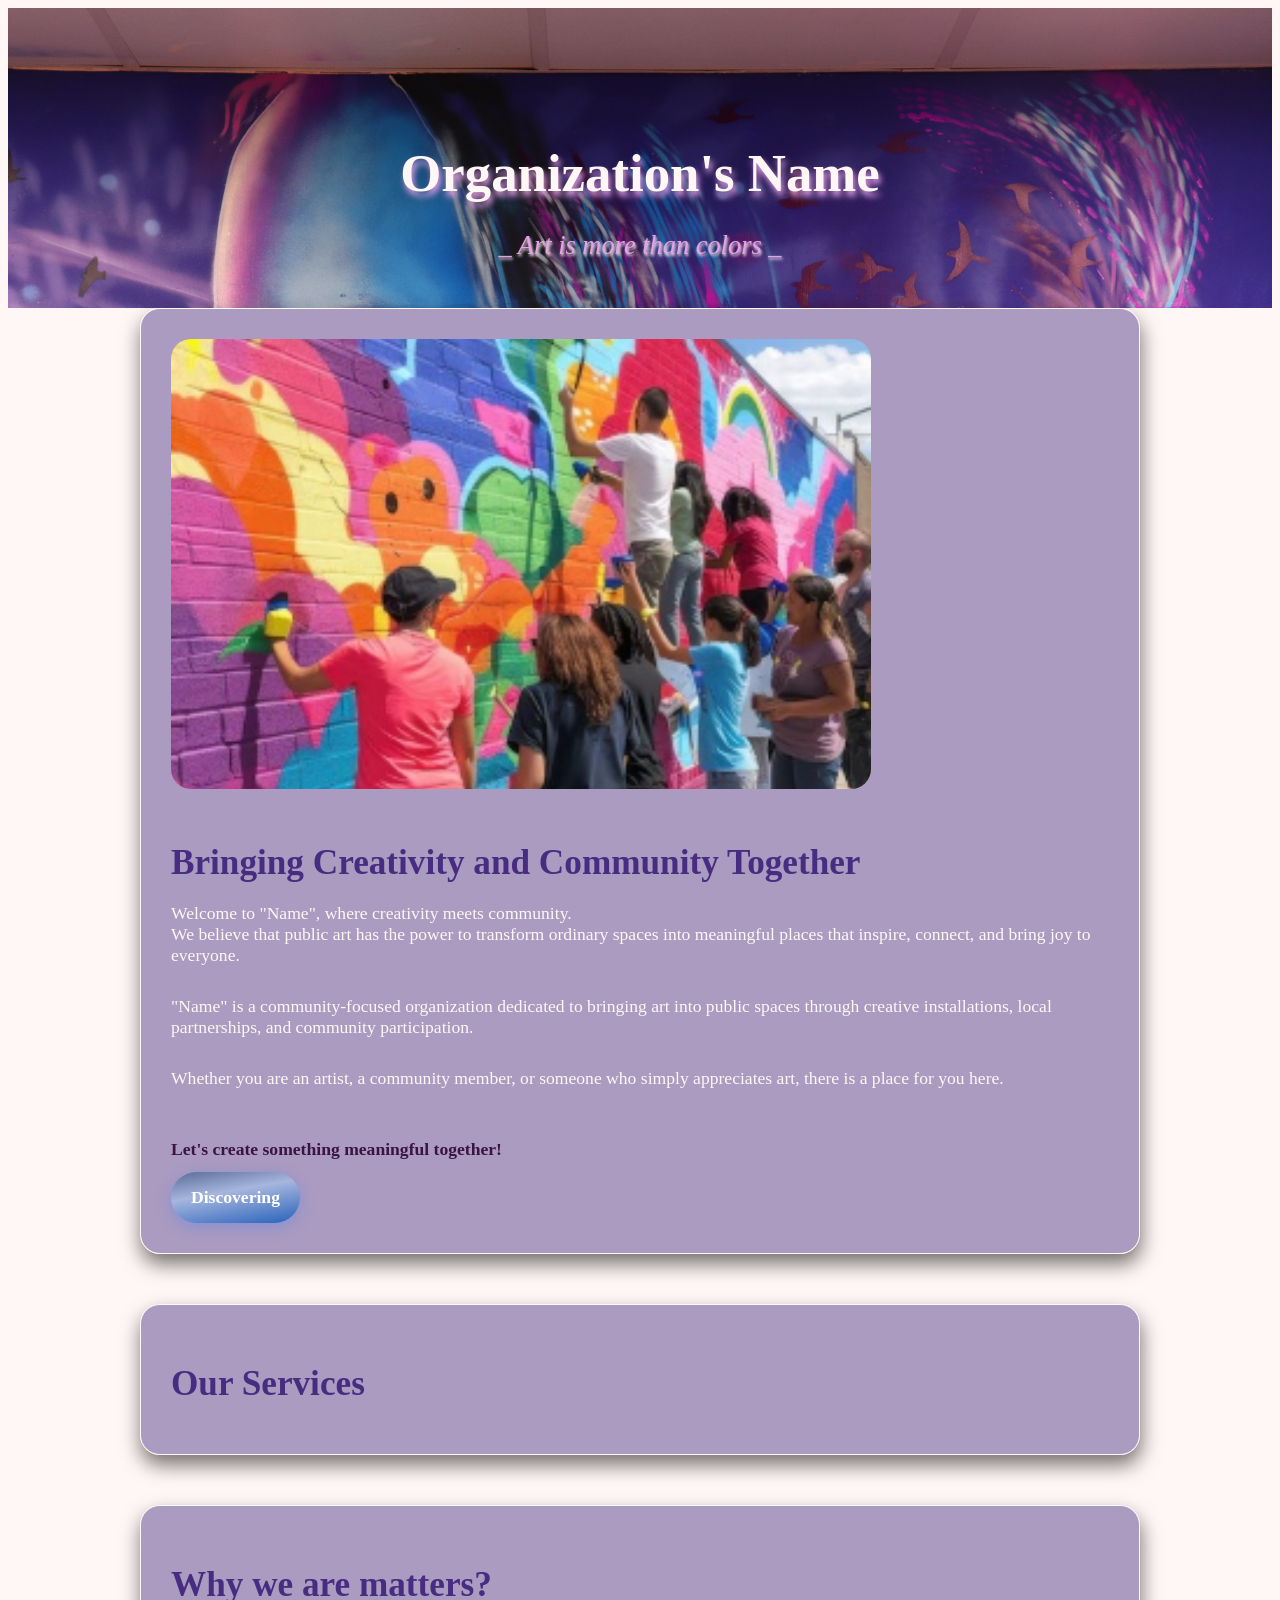
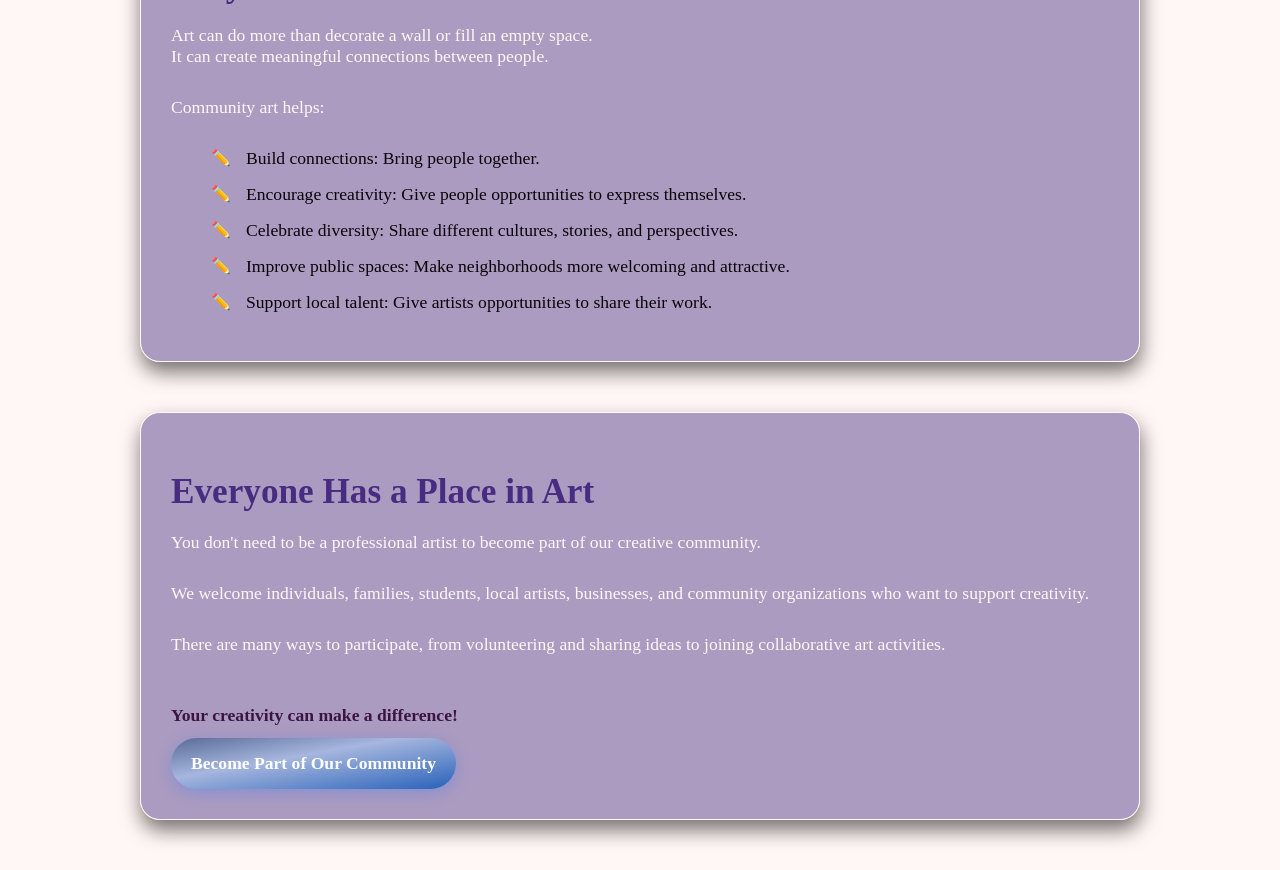
==== index.html @ 5950b55b "home page styling" ====
<!DOCTYPE html>
<html lang="en">

<head>
    <meta charset="UTF-8">
    <meta name="viewport" content="width=device-width, initial-scale=1.0">
    <title>Home</title>
    <link rel="stylesheet" href="css/layout.css">
    <link rel="stylesheet" href="css/styles.css">
</head>

<body>
    <header>
        <nav>

        </nav>

        <div id="slogan">
            <h1>Organization's Name</h1>
            <p>_ Art is more than colors _</p>
        </div>
    </header>

    <main>
        <section>
            <img class="special-img" src="img/community-art.jpg" alt="Community Art Creation">
            <h2>Bringing Creativity and Community Together</h2>
            <p>Welcome to "Name", where creativity meets community. <br>
                We believe that public art has the power to transform ordinary spaces into meaningful places that inspire, connect, and bring joy to everyone.</p>
            <p>"Name" is a community-focused organization dedicated to bringing art into public spaces through creative installations, local partnerships, and community participation.</p>
            <p>Whether you are an artist, a community member, or someone who simply appreciates art, there is a place for you here.</p>

            <div>
                <p>Let's create something meaningful together!</p>
                <a class="button" href="#">Discovering</a>
            </div>
        </section>

        <section>
            <h2>Our Services</h2>
        </section>

        <section>
            <h2>Why we are matters?</h2>
            <p>Art can do more than decorate a wall or fill an empty space.<br>
                It can create meaningful connections between people.</p>

            <p>Community art helps:</p>
            <ul>
                <li>Build connections: Bring people together.</li>
                <li>Encourage creativity: Give people opportunities to express themselves.</li>
                <li>Celebrate diversity: Share different cultures, stories, and perspectives.</li>
                <li>Improve public spaces: Make neighborhoods more welcoming and attractive.</li>
                <li>Support local talent: Give artists opportunities to share their work.</li>
            </ul>
        </section>

        <section>
            <h2>Everyone Has a Place in Art</h2>
            <p>You don't need to be a professional artist to become part of our creative community.</p>
            <p>We welcome individuals, families, students, local artists, businesses, and community organizations who want to support creativity.</p>
            <p>There are many ways to participate, from volunteering and sharing ideas to joining collaborative art activities.</p>

            <div>
                <p>Your creativity can make a difference!</p>
                <a class="button" href="contact.html">Become Part of Our Community</a>
            </div>
        </section>
    </main>
</body>

</html>
---- css/layout.css ----
textarea{
    display:block;
    width:80%;
    height: 20vw;
}

#submissionSection{
    width: 80%;
    margin: 10rem auto;
    display:none;
    grid-template-columns: 100%;
    grid-auto-flow:row;
    row-gap: 1rem;
}

#submissionDescription{
    white-space:pre-wrap;

    width:fit-content;
    max-width: 80%;
    margin:2rem auto;
}

#submissionColorPalette{
    display:grid;
    grid-template-rows:100%;
    grid-auto-columns: 1fr;
    grid-auto-flow: column;
    height: fit-content;
    width: 80%;
    margin: 3rem auto;
    box-shadow: 0 0 10px rgba(0, 0, 0, 0.351);
}

#submissionColorPalette > *{
   
    height: fit-content;
    text-align:center;
}

#submissionColorPalette h3{
    color:white;
    font-size: clamp(1.5rem, 80%, 10rem);

    margin-top: 5rem;
    margin-bottom: 5px;
    text-shadow: 0px 0px 2px rgba(0, 0, 0, 0.474);
}

#suggestForm{
    display:grid;
    grid-template-columns: repeat(2, 1fr);
    justify-content:center;
}

#firstNameBox, #lastNameBox, #artNameBox{
    width:80%;
    margin-left:auto;
    margin-right:auto;
    display:grid;
    grid-template-rows: 100%;
    grid-template-columns: 1fr 3.5fr;
    gap: 0.5rem;
    justify-self:center;
}

#artNameBox, #suggestReqText{
    grid-column: 1/-1;
}

#colorPickerOptions{
    display:grid;
    grid-template-columns:repeat(3, 1fr);
    grid-auto-flow:row;
}

#colorBtnBox{
    display:grid;
    grid-template-columns: 100%;
    grid-template-rows: repeat(2, 1fr);
}

#colorPaletteLabel{
    display:grid;
    align-items:center;
}

/*
================================
media queries
================================
*/


/* tablet media query */
@media (max-width: 900px){
    #suggestForm{
        grid-template-columns: 100%;
        grid-auto-flow: row;
    }

    #firstNameBox, #lastNameBox, #artNameBox{
        grid-template-columns:100%;
        grid-template-rows:repeat(2, 1fr);
        justify-items:center;
        justify-self:center;
    }

    #submissionColorPalette{
        grid-template-columns: repeat(2, 1fr);
        grid-template-rows: 1fr;
        grid-auto-flow:row;
        grid-auto-rows: 1fr;
    }

    #artDescription{
        height: 50vw;
    }

    .colorPicker{
        width: 10vw !important;
        height: 10vw !important;
    }

    .colorBtn{
        width: 10vw !important;
        height: 10vw !important;
    }

    #suggestForm label:has(input:focus:invalid)::before{
        left:15% !important;
    }

     #suggestForm label:has(textarea:focus:invalid)::before{
        left:-5% !important;
     }
}

/* mobile media query */
@media (max-width: 700px){
    #artDescription{
        height: 90vw;
    }
}
---- css/styles.css ----
/*
================================
Color picker styles
================================
*/

.colorBtn{
    background-color:gray;
    border:1px solid black;
    height:2rem;
    width: 2rem;
    aspect-ratio: 1/1;
    user-select:none;
    border-radius:50%;
    display:grid;
    grid-template-columns: 100%;
    grid-template-rows: 100%;

    transition:all 0.2s ease;
    cursor:pointer;
    margin: 0.5rem;
}

.colorBtn > p{
    text-align:center;
    font-size: 1.2rem;
    align-self:center;
    justify-self:center;
    font-weight:bolder;
}

.colorPicker{
    width:2rem;
    height: 2rem;
    aspect-ratio:1;
    padding:0px;
    background-color:transparent;
    border-radius: 50%;
    cursor:pointer;
    margin: 0.5rem;

    transition:all 0.2s ease;
}

.colorPicker:hover, .colorBtn:hover{
    transform:scale(1.2);
}

.colorPicker::-webkit-color-swatch{
    border-radius: 50%;
}

.colorPicker::-moz-color-swatch{
    border-radius: 50%;
}


#colorPickerBox{
    display:grid;
    grid-template-rows:repeat(1, 1fr);
    grid-auto-columns: max-content;
    grid-auto-flow:column;
    width:80%;
}

/* --------- end color picker styles --------- */
:root {
    /*color palette from mural image*/
    --mural-purple: rgb(72, 44, 129);
    --mural-blue: rgb(94, 160, 218);
    --mural-plum: rgb(231, 161, 232);
    --mural-pink: rgb(255, 56, 129);

    /*off white and black*/
    --black: rgb(7, 3, 9);
    --white: rgb(255, 247, 245);
}

html {
    background-color: var(--white);
}





/*Header and nav styling*/
header {
    background-image: url(../img/mural.jpg);
    background-repeat: no-repeat;
    background-size: cover;
    background-position: 50% 170%;
    background-attachment: fixed;

    width: 100%;
    height: 300px;
}

nav li {
    display: inline-block;
    list-style-type: none;
    list-style-image: none;
}

nav a {
    text-decoration: none;
}
/*END header and nav styling*/





.left {
    float: left;
}

.right {
    float: right;
}





/*Default image styling.*/
img {
    width: 100%;
    height: auto;

    max-width: 700px;
    margin: 0 auto;
}

/*Other image styling*/
img.gallery-img {
    display: inline-block;
    max-width: 300px;
}

img.left {
    max-width: 50%;
    margin: 0 1rem 0 0;
}

img.right {
    max-width: 50%;
    margin: 0 0 0 1rem;
}
/*END image styling.*/





.content-box {
    display: flow-root;
    min-height: fit-content;
    object-fit: contain;
}




hr {
    border-top: 2px solid black;
    margin: 1rem auto;
}







/*footer styling*/
footer li {
    list-style-type: none;
    list-style-image: none;
}

footer a {
    text-decoration: none;
}

#copyright {
    float: right;
    --black: rgb(7, 3, 9);
    --white: rgb(255, 247, 245);
}

body {
    font-size: 1.1em;
}

/** index page styling **/
#slogan {
    text-align: center;
    padding: 100px 50px;
}

#slogan h1 {
    font-size: 3em;
    color: var(--white);
    text-shadow: 2px 5px 6px var(--mural-plum);
    margin-bottom: 20px;
    font-weight: 800;
}

#slogan p {
    font-size: 1.5em;
    font-style: italic;
    color: var(--mural-plum);
    text-shadow: 1px 2px 3px var(--white);
    font-weight: 500;
}

main {
    max-width: 1000px;
    margin: 0 auto;
    padding: 0 30px;
}

main section {
    background-color: rgba(72, 44, 129, 0.454);
    border-radius: 20px;
    padding: 30px;
    margin-bottom: 50px;
    box-shadow: 1px 10px 20px rgba(0, 0, 0, 0.547);
    border: 1px solid var(--white);
}

main section h2 {
    font-size: 2em;
    color: var(--mural-purple);
    margin-bottom: 20px;
    font-weight: 700;
}

main section p {
    color: var(--white);
    margin-bottom: 30px;
}

.special-img {
    width: 100%;
    max-height: 450px;
    object-fit: cover;
    border-radius: 20px;
    margin-bottom: 20px
}

main section ul {
    list-style-type: none;
    margin-top: 20px;
}

main section ul li {
    position: relative;
    padding-left: 35px;
    margin-bottom: 15px;
    color: var(--black);
}

main section ul li::before {
    content: "✏️";
    font-weight: bold;
    font-size: 0.9em;
    position: absolute;
    left: 0;
}

main section div {
    margin-top: 2rem;
    display: flex;
    flex-direction: column;
    align-items: flex-start;
    gap: 0.75rem;
}

main section div p {
    font-weight: 600;
    color: #3b1443;
    margin-bottom: 0;
}

.button {
    display: inline-block;
    background: linear-gradient(170deg, rgba(59, 89, 136, 0.738) 0%, rgba(164, 192, 233, 0.731) 40%, rgba(1, 81, 184, 0.777) 100%);
    color: #ffffff;
    padding: 15px 20px;
    border-radius: 50px;
    text-decoration: none;
    font-weight: 600;
    box-shadow: 0 4px 15px rgba(51, 119, 255, 0.3);
    transition: transform 0.2s ease, box-shadow 0.2s ease;
}

.button:hover {
    transform: translateY(2px);
    box-shadow: 0 6px 20px rgba(0, 128, 255, 0.718);
}
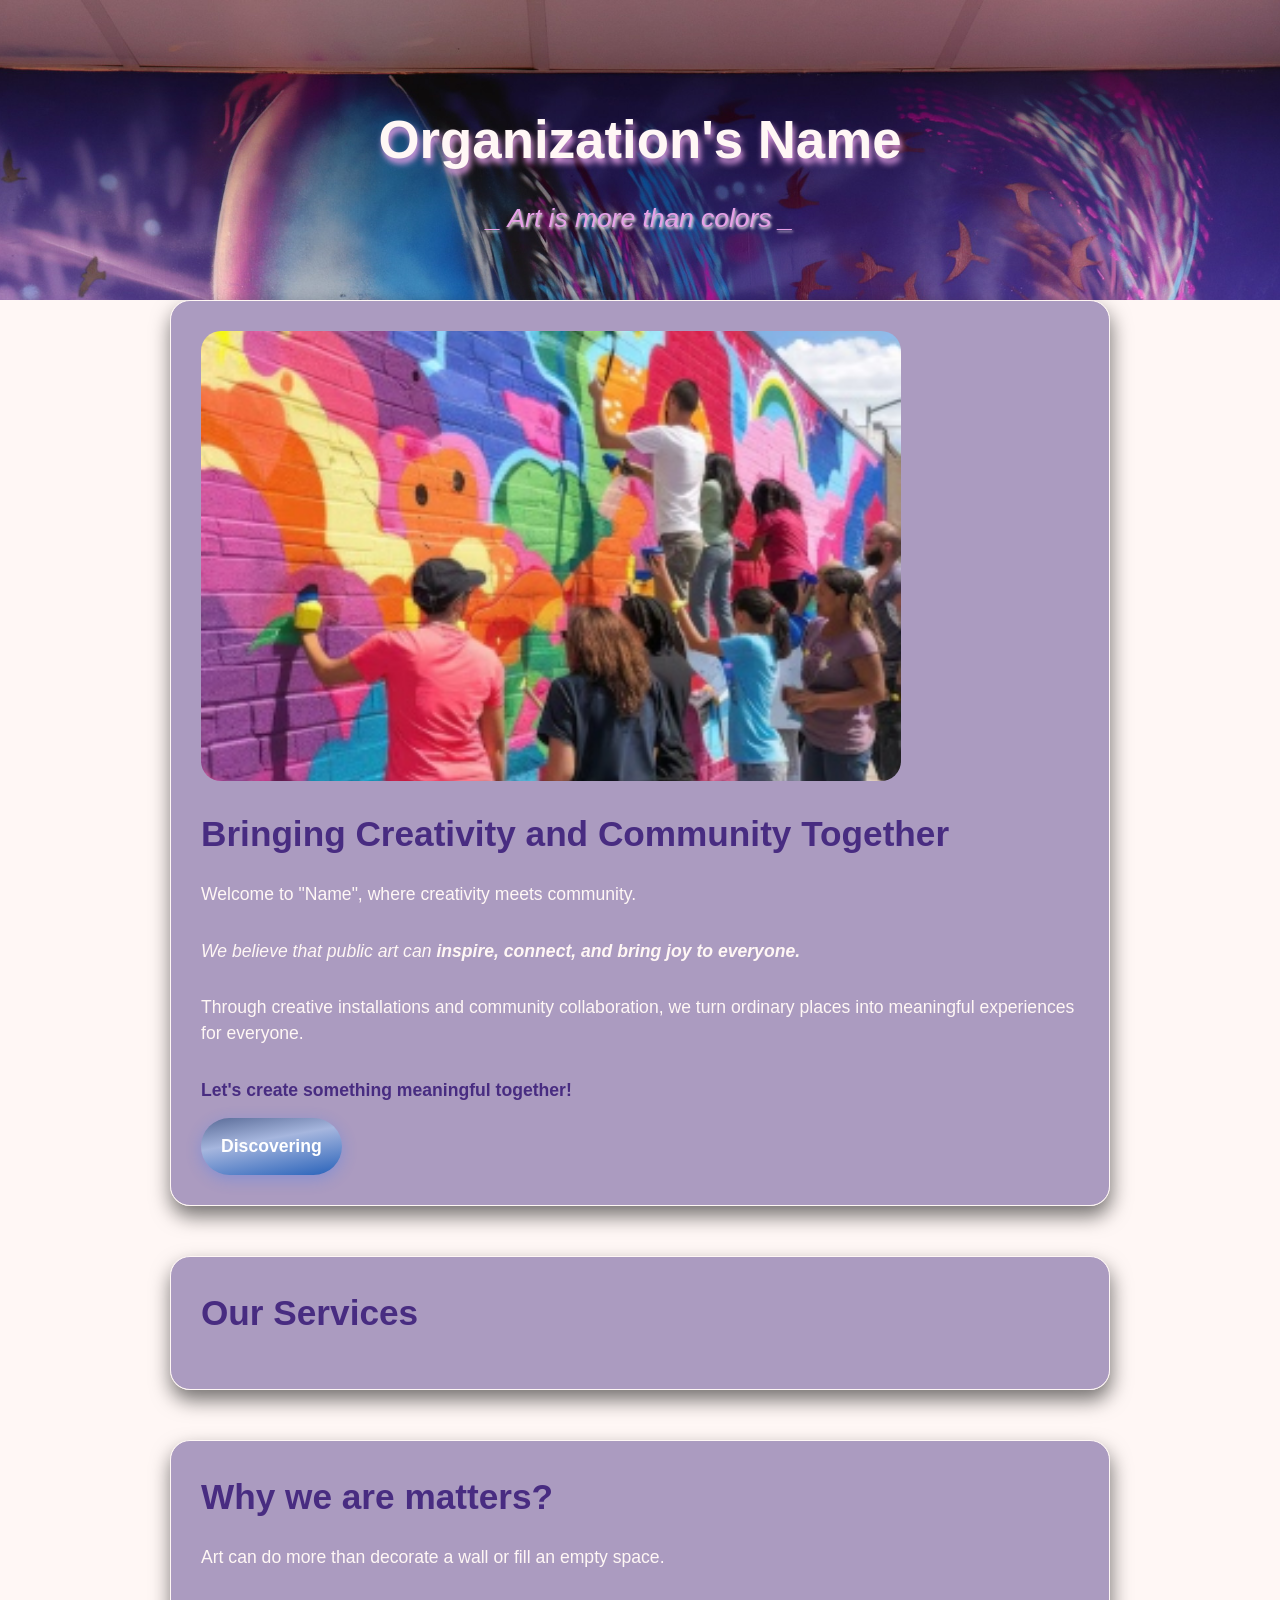
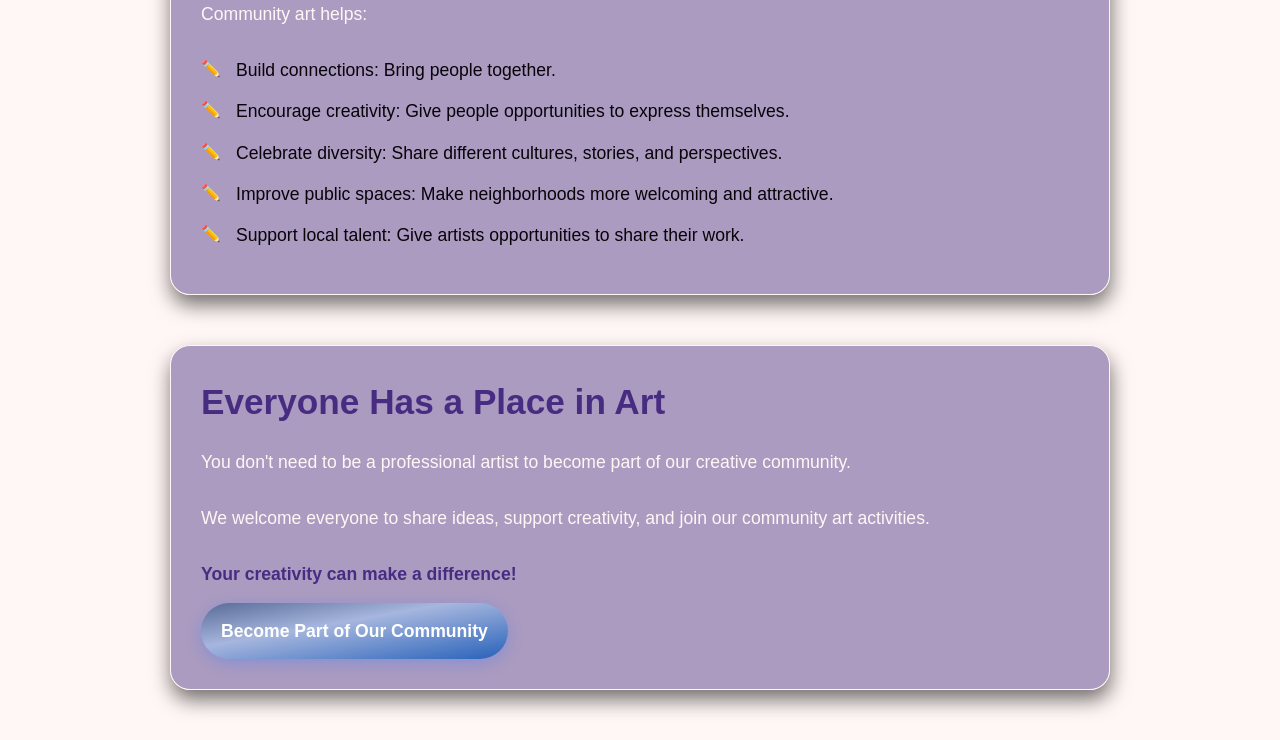
==== commit bad1d3df: "rewrite home page 🖊️" ====
--- a/index.html
+++ b/index.html
@@ -25,10 +25,10 @@
         <section>
             <img class="special-img" src="img/community-art.jpg" alt="Community Art Creation">
             <h2>Bringing Creativity and Community Together</h2>
-            <p>Welcome to "Name", where creativity meets community. <br>
-                We believe that public art has the power to transform ordinary spaces into meaningful places that inspire, connect, and bring joy to everyone.</p>
-            <p>"Name" is a community-focused organization dedicated to bringing art into public spaces through creative installations, local partnerships, and community participation.</p>
-            <p>Whether you are an artist, a community member, or someone who simply appreciates art, there is a place for you here.</p>
+            <p>Welcome to "Name", where creativity meets community.</p>
+
+            <p><i>We believe that public art can <strong>inspire, connect, and bring joy to everyone.</strong></i></p>
+            <p>Through creative installations and community collaboration, we turn ordinary places into meaningful experiences for everyone.</p>
 
             <div>
                 <p>Let's create something meaningful together!</p>
@@ -42,8 +42,7 @@
 
         <section>
             <h2>Why we are matters?</h2>
-            <p>Art can do more than decorate a wall or fill an empty space.<br>
-                It can create meaningful connections between people.</p>
+            <p>Art can do more than decorate a wall or fill an empty space.</p>
 
             <p>Community art helps:</p>
             <ul>
@@ -58,9 +57,7 @@
         <section>
             <h2>Everyone Has a Place in Art</h2>
             <p>You don't need to be a professional artist to become part of our creative community.</p>
-            <p>We welcome individuals, families, students, local artists, businesses, and community organizations who want to support creativity.</p>
-            <p>There are many ways to participate, from volunteering and sharing ideas to joining collaborative art activities.</p>
-
+            <p>We welcome everyone to share ideas, support creativity, and join our community art activities.</p>
             <div>
                 <p>Your creativity can make a difference!</p>
                 <a class="button" href="contact.html">Become Part of Our Community</a>
--- a/css/styles.css
+++ b/css/styles.css
@@ -1,3 +1,24 @@
+/*
+================================
+resets
+================================
+*/
+
+*{
+    box-sizing:border-box;
+    
+    margin: 0;
+    padding: 0;
+}
+
+body{
+    margin:0;
+    padding:0;
+    font-size:1.2em;
+    font-family:'Lucida Sans', 'Lucida Sans Regular', 'Lucida Grande', 'Lucida Sans Unicode', Geneva, Verdana, sans-serif;
+    line-height:1.5;
+}
+
 /*
 ================================
 Color picker styles
@@ -61,9 +82,170 @@
     grid-auto-columns: max-content;
     grid-auto-flow:column;
     width:80%;
-}
+    justify-self:center;
+    justify-content:center;
+    grid-column:1/-1;
+}
+
+#submitFormBtn{
+    margin: 2rem;
+    font-size: 1.5rem;
+    background-color:black;
+    color:white;
+    padding: 1rem;
+    border-radius: 20px;
+    width:fit-content;
+    height:fit-content;
+
+    grid-column: 1/-1;
+    justify-self:center;
+
+    transition: all 0.2s ease
+
+}
+
+#submitFormBtn:hover{
+    cursor:pointer;
+    transform:scale(1.2);
+}
+
+#submissionColorPalette{
+    border-radius: 20px;
+    overflow:hidden;
+}
+
 
 /* --------- end color picker styles --------- */
+
+/*
+================================
+submission form styles
+================================
+*/
+
+section{
+    clear:both;
+}
+
+#suggestReqText{
+    color:red;
+    font-size: 1rem;
+    font-style:italic;
+}
+
+.sectionTitle{
+    font-size: clamp(3rem, 6vw, 20rem);
+    color:rgb(232, 232, 232);
+    text-shadow: 0.2vw 0.2vw 0px rgba(0, 0, 0, 0.415);
+    clear:both;
+    text-align:center;
+    margin: clamp(3rem, 5vw, 10vw);
+}
+
+#suggestForm{
+    width: 80%;
+    margin: 5rem auto;
+    font-size:1rem;
+}
+
+#suggestForm label{
+    font-size:1.4rem;
+    font-weight:bold;
+    position:relative;
+}
+
+#suggestForm legend{
+    font-weight:bold;
+    font-size: 1.2rem;
+    padding: 1rem;
+    color:#482c81;
+}
+
+#suggestForm > *{
+    margin: 1rem;
+}
+
+#suggestCard{
+    display:flow-root;
+    width: 70%;
+    margin: 5rem auto;
+}
+
+#suggestCardImg{
+    width: clamp(150px, 40%, 1000px);
+    float:left;
+    margin: 0px 2rem;
+    border-radius: 20px;
+}
+
+#descriptionBox{
+    grid-column: 1/-1;
+    justify-self:center;
+    width: 80%;
+}
+
+#artDescription{
+    width:100%;
+    padding: 1rem;
+    font-size: 1.1rem;
+}
+
+#submissionDescription{
+    font-size: 1.2rem;
+}
+
+#suggestPage{
+    font-size: 1rem;
+}
+
+#userFirstName, #userLastName, #nameInput{
+    font-size: 1rem;
+    padding: 0.5rem;
+    border-radius: 5px;
+
+    height:fit-content;
+    align-self:center;
+}
+
+#submissionDescription::before{
+    content: '"';
+    font-size:clamp(2rem, 5vw, 10rem);
+    font-family:'Times New Roman', Times, serif;
+    color:#482c81;
+}
+
+#submissionDescription::after{
+    content: '"';
+    font-size:clamp(2rem, 2vw, 10rem);
+    font-family:'Times New Roman', Times, serif;
+    color:#482c81;
+}
+
+
+.submissionTitle{
+    font-size:clamp(1.5rem, 2vw, 10rem);
+    text-align:center;
+}
+
+#suggestForm input:focus, #suggestForm textarea:focus, .colorBtn:focus{
+    box-shadow: 0px 0px 10px rgba(0, 0, 0, 0.37);
+}
+
+#suggestForm input[type="color"]:focus, .colorBtn:focus{
+    outline: 2px solid #FF3881;
+}
+
+#suggestForm label:has(input:focus:invalid)::before, #suggestForm label:has(textarea:focus:invalid)::before{
+    content:'*';
+    color:red;
+    position:absolute;
+    left:-3%;
+}
+
+
+/* --------- end submission form styles --------- */
+
+
 :root {
     /*color palette from mural image*/
     --mural-purple: rgb(72, 44, 129);
@@ -79,9 +261,6 @@
 html {
     background-color: var(--white);
 }
-
-
-
 
 
 /*Header and nav styling*/
@@ -271,16 +450,16 @@
 }
 
 main section div {
-    margin-top: 2rem;
+    margin-top: 20px;
     display: flex;
     flex-direction: column;
     align-items: flex-start;
-    gap: 0.75rem;
+    gap: 15px;
 }
 
 main section div p {
     font-weight: 600;
-    color: #3b1443;
+    color: var(--mural-purple);
     margin-bottom: 0;
 }
 
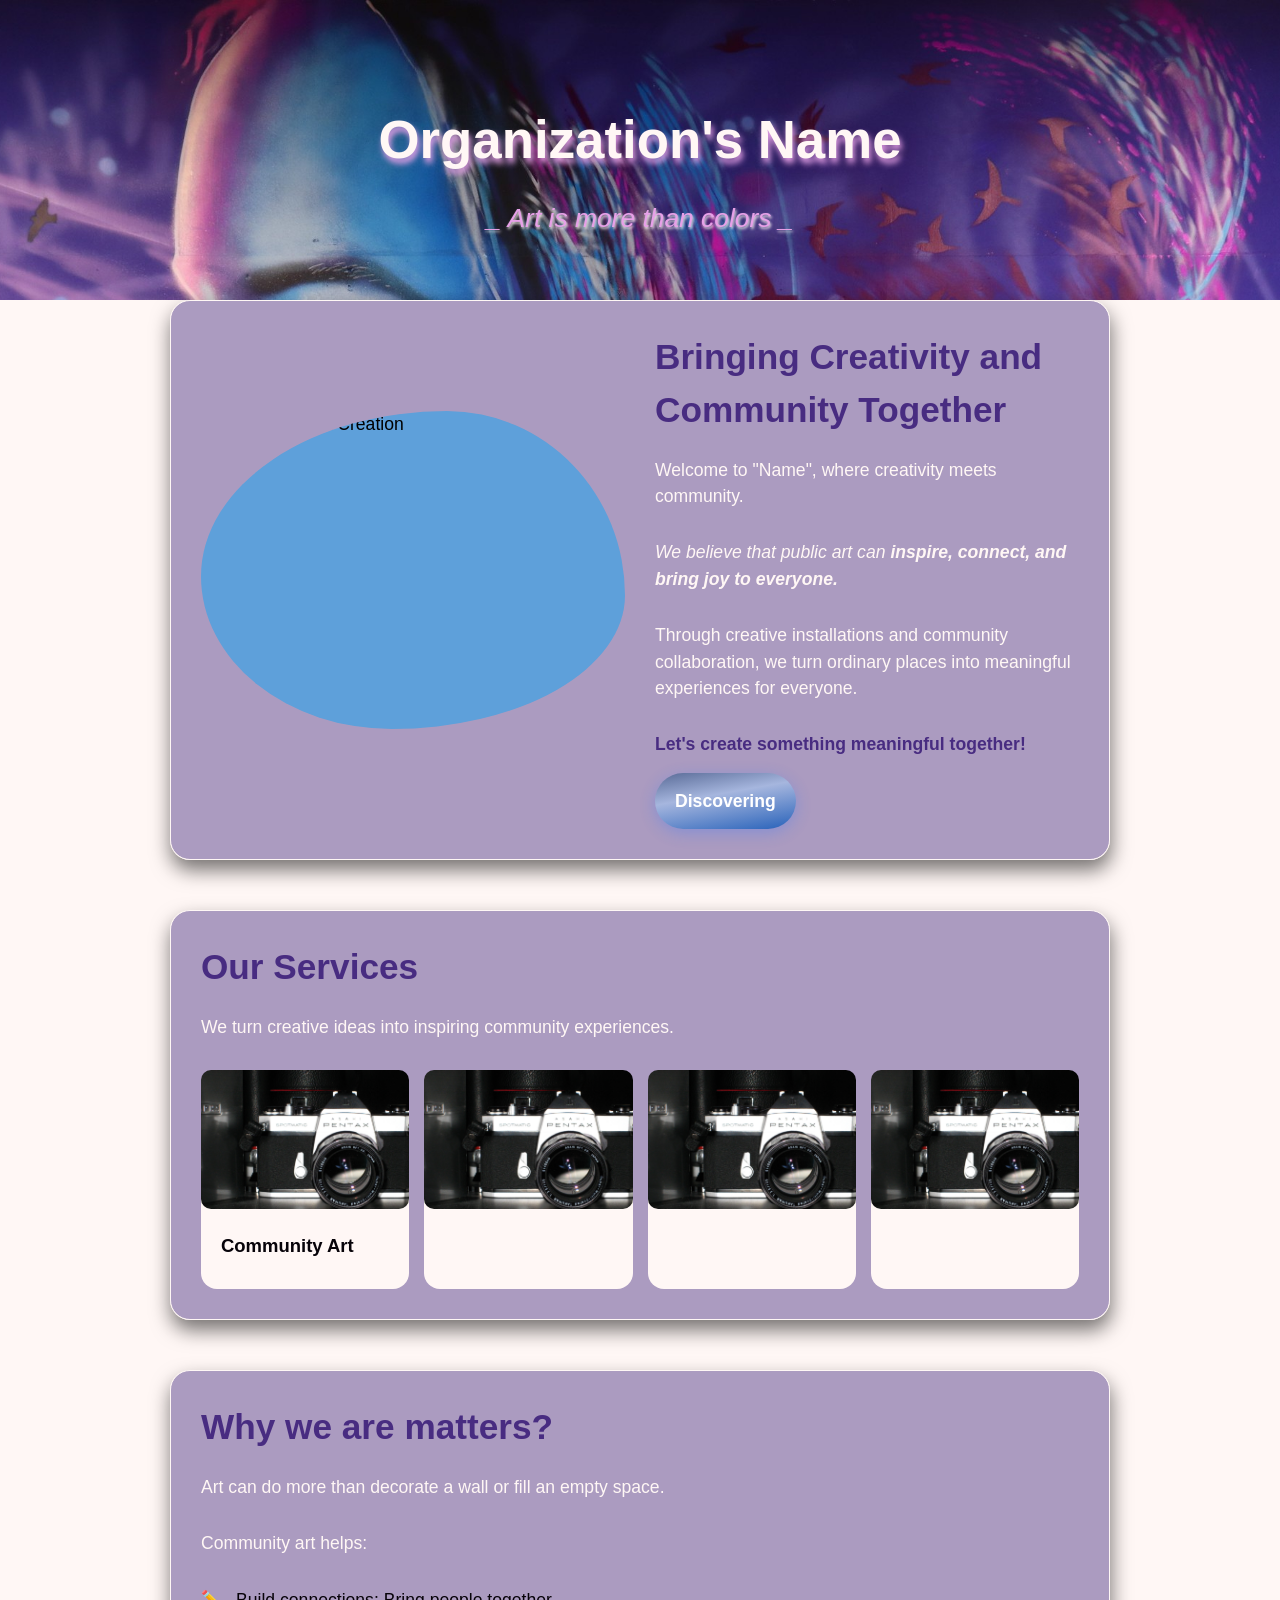
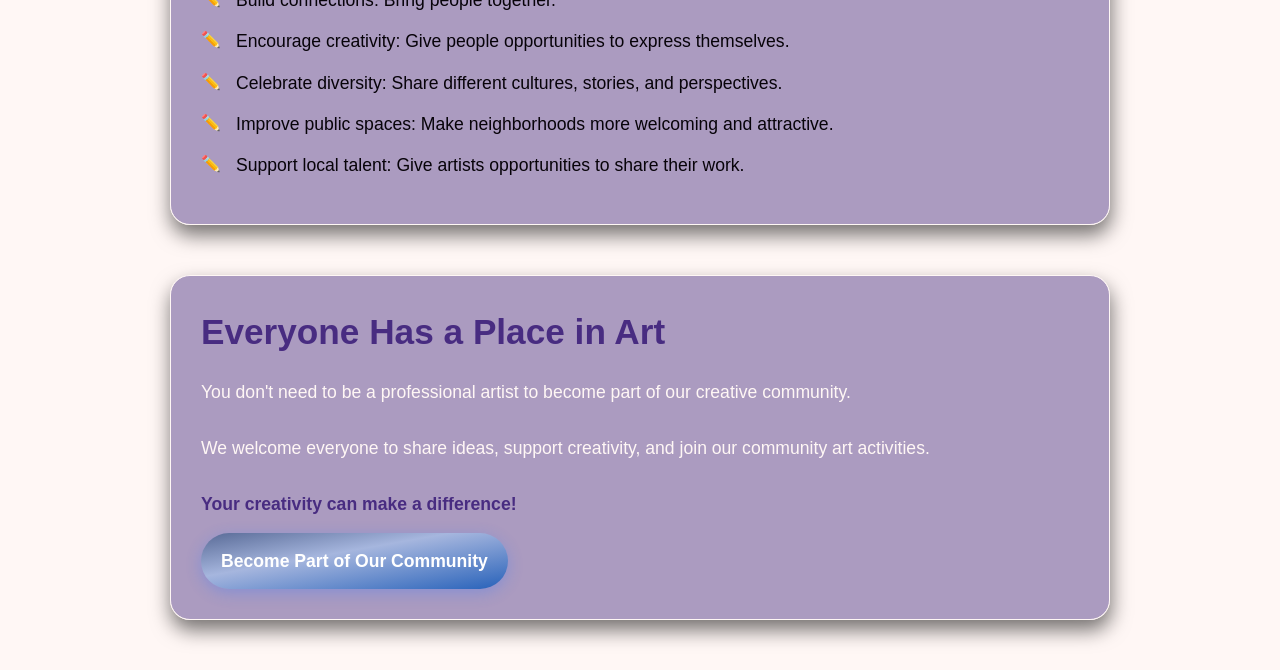
==== commit 714b23ee: "layout update ==" ====
--- a/index.html
+++ b/index.html
@@ -22,22 +22,49 @@
     </header>
 
     <main>
-        <section>
+        <section class="split">
             <img class="special-img" src="img/community-art.jpg" alt="Community Art Creation">
-            <h2>Bringing Creativity and Community Together</h2>
-            <p>Welcome to "Name", where creativity meets community.</p>
+            
+            <div>
+                <h2>Bringing Creativity and Community Together</h2>
+                <p>Welcome to "Name", where creativity meets community.</p>
 
-            <p><i>We believe that public art can <strong>inspire, connect, and bring joy to everyone.</strong></i></p>
-            <p>Through creative installations and community collaboration, we turn ordinary places into meaningful experiences for everyone.</p>
+                <p><i>We believe that public art can <strong>inspire, connect, and bring joy to everyone.</strong></i></p>
+                <p>Through creative installations and community collaboration, we turn ordinary places into meaningful experiences for everyone.</p>
 
-            <div>
-                <p>Let's create something meaningful together!</p>
-                <a class="button" href="#">Discovering</a>
+                <div class="button-grp">
+                    <p>Let's create something meaningful together!</p>
+                    <a class="button" href="#">Discovering</a>
+                </div>
             </div>
         </section>
 
         <section>
             <h2>Our Services</h2>
+            <p>We turn creative ideas into inspiring community experiences.</p>
+
+            <div class="grid-4">
+                <article class="card">
+                    <img src="img/camera.jpg">
+                    <h3>Community Art</h3>
+                    <p></p>
+                </article>
+                <article class="card">
+                    <img src="img/camera.jpg">
+                    <h3></h3>
+                    <p></p>
+                </article>
+                <article class="card">
+                    <img src="img/camera.jpg">
+                    <h3></h3>
+                    <p></p>
+                </article>
+                <article class="card">
+                    <img src="img/camera.jpg">
+                    <h3></h3>
+                    <p></p>
+                </article>
+            </div>
         </section>
 
         <section>
@@ -58,7 +85,7 @@
             <h2>Everyone Has a Place in Art</h2>
             <p>You don't need to be a professional artist to become part of our creative community.</p>
             <p>We welcome everyone to share ideas, support creativity, and join our community art activities.</p>
-            <div>
+            <div class="button-grp">
                 <p>Your creativity can make a difference!</p>
                 <a class="button" href="contact.html">Become Part of Our Community</a>
             </div>
--- a/css/layout.css
+++ b/css/layout.css
@@ -136,6 +136,13 @@
      #suggestForm label:has(textarea:focus:invalid)::before{
         left:-5% !important;
      }
+    main .split {
+        grid-template-columns: 1fr;
+     }
+    main .grid-4 {
+        grid-template-columns: repeat(2,1fr);
+     }
+
 }
 
 /* mobile media query */
@@ -143,5 +150,11 @@
     #artDescription{
         height: 90vw;
     }
+    main .split {
+        grid-template-columns: 1fr;
+     }
+    main .grid-4 {
+        grid-template-columns: 1fr;
+     }
 }
 
--- a/css/styles.css
+++ b/css/styles.css
@@ -423,10 +423,12 @@
 
 .special-img {
     width: 100%;
-    max-height: 450px;
+    max-height: 350px;
     object-fit: cover;
-    border-radius: 20px;
-    margin-bottom: 20px
+    aspect-ratio: 4/3;
+    border-radius: 58% 42% 55% 45% / 52% 58% 42% 48%;
+    margin-bottom: 20px;
+    background-color: var(--mural-blue);
 }
 
 main section ul {
@@ -449,7 +451,7 @@
     left: 0;
 }
 
-main section div {
+.button-grp {
     margin-top: 20px;
     display: flex;
     flex-direction: column;
@@ -457,7 +459,7 @@
     gap: 15px;
 }
 
-main section div p {
+.button-grp p {
     font-weight: 600;
     color: var(--mural-purple);
     margin-bottom: 0;
@@ -478,4 +480,31 @@
 .button:hover {
     transform: translateY(2px);
     box-shadow: 0 6px 20px rgba(0, 128, 255, 0.718);
+}
+
+.split {
+    display: grid;
+    grid-template-columns: repeat(2,1fr);
+    gap: 30px;
+    align-items: center;
+}
+
+.grid-4 {
+    display: grid;
+    grid-template-columns: repeat(4,1fr);
+    gap: 15px;
+}
+.card {
+    background-color: var(--white);
+    border-radius: 16px;
+}
+.card img {
+    aspect-ratio: 3/2;
+    object-fit: cover;
+    border-radius: 10px;
+}
+.card h3 {
+    color: var(--black);
+    font-size: 1.05em;
+    margin: 15px 20px;
 }
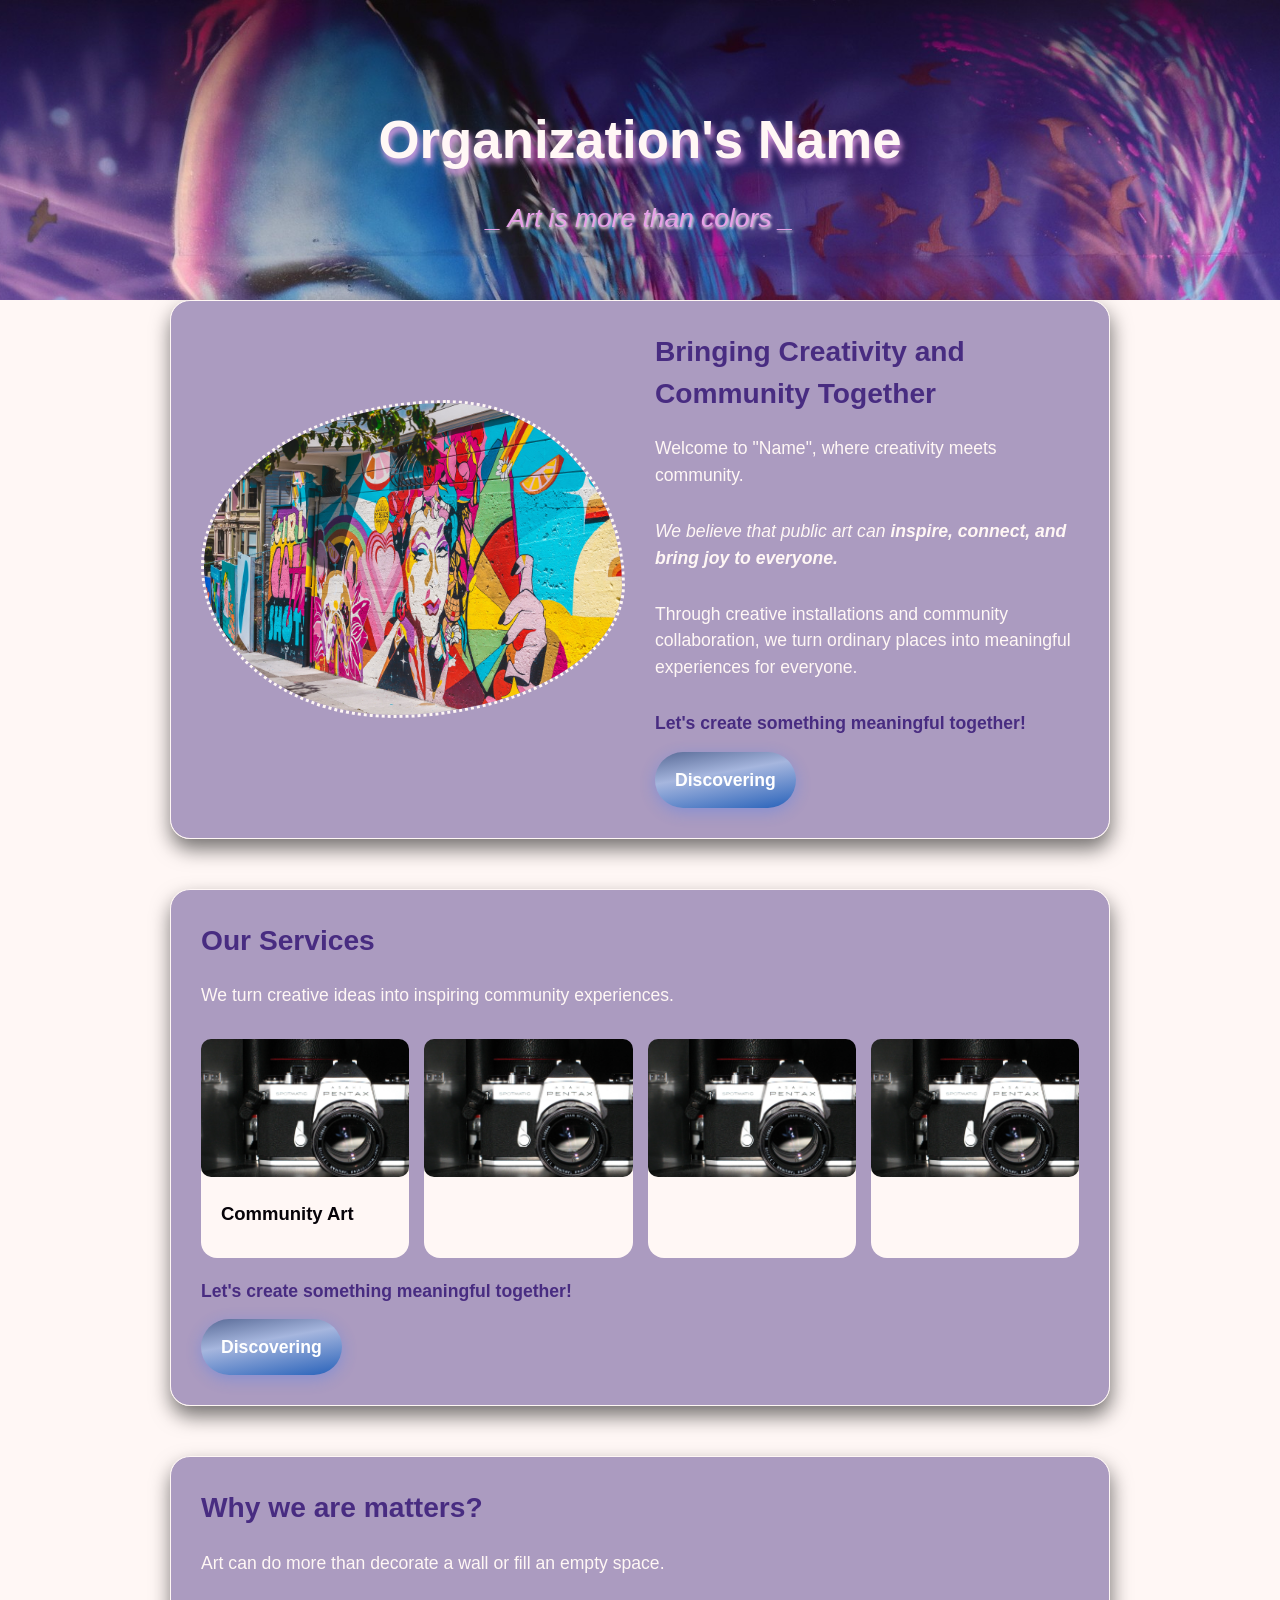
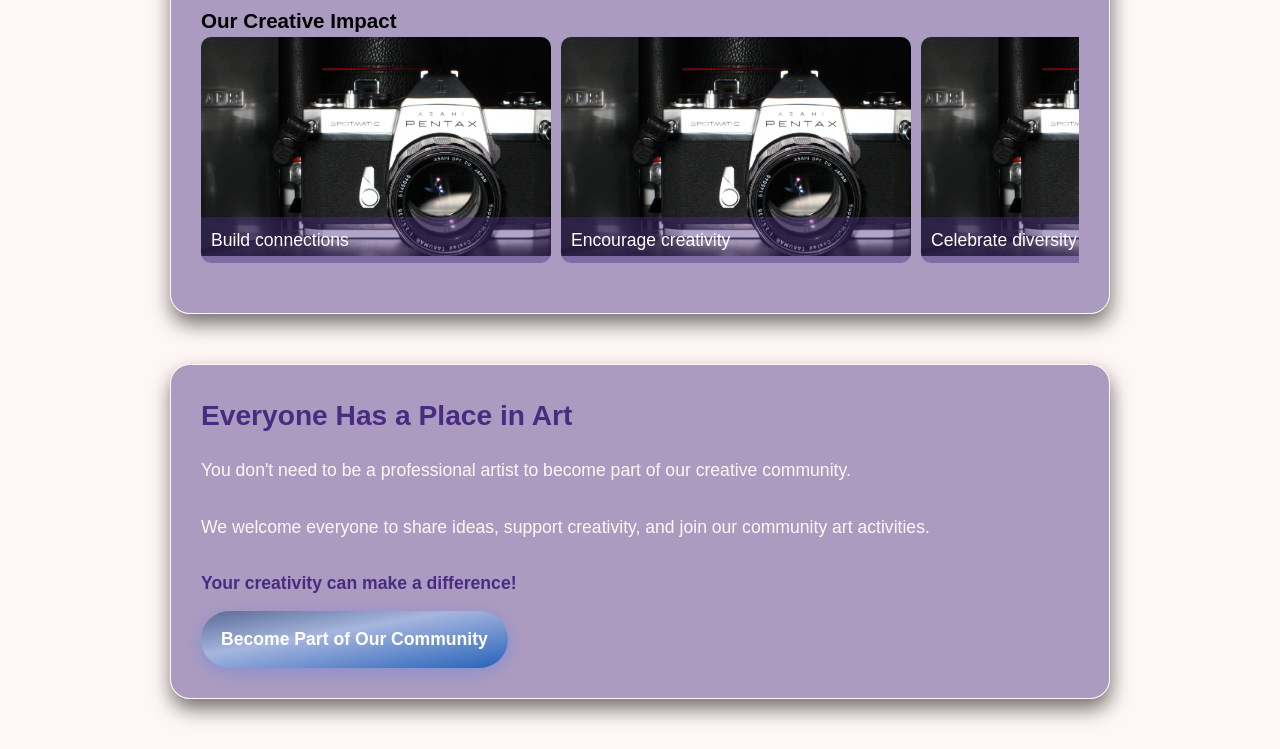
==== commit 9aaf4bf3: "== added more images ==" ====
--- a/index.html
+++ b/index.html
@@ -23,7 +23,7 @@
 
     <main>
         <section class="split">
-            <img class="special-img" src="img/community-art.jpg" alt="Community Art Creation">
+            <img class="special-img" src="img/community-art-creation.jpg" alt="Community Art Creation">
             
             <div>
                 <h2>Bringing Creativity and Community Together</h2>
@@ -65,20 +65,40 @@
                     <p></p>
                 </article>
             </div>
+
+                <div class="button-grp">
+                    <p>Let's create something meaningful together!</p>
+                    <a class="button" href="#">Discovering</a>
+                </div>
         </section>
 
         <section>
             <h2>Why we are matters?</h2>
             <p>Art can do more than decorate a wall or fill an empty space.</p>
 
-            <p>Community art helps:</p>
-            <ul>
-                <li>Build connections: Bring people together.</li>
-                <li>Encourage creativity: Give people opportunities to express themselves.</li>
-                <li>Celebrate diversity: Share different cultures, stories, and perspectives.</li>
-                <li>Improve public spaces: Make neighborhoods more welcoming and attractive.</li>
-                <li>Support local talent: Give artists opportunities to share their work.</li>
-            </ul>
+            <h3>Our Creative Impact</h3>
+            <div class="scrolling"> 
+                <figure class="scroller-card">
+                    <img src="img/camera.jpg" alt="">
+                    <figcaption>Build connections</figcaption>
+                </figure>
+                <figure class="scroller-card">
+                    <img src="img/camera.jpg" alt="">
+                    <figcaption>Encourage creativity</figcaption>
+                </figure>
+                <figure class="scroller-card">
+                    <img src="img/camera.jpg" alt="">
+                    <figcaption>Celebrate diversity</figcaption>
+                </figure>
+                <figure class="scroller-card">
+                    <img src="img/camera.jpg" alt="">
+                    <figcaption>Improve public spaces</figcaption>
+                </figure>
+                <figure class="scroller-card">
+                    <img src="img/camera.jpg" alt="">
+                    <figcaption>Support local talent</figcaption>
+                </figure>
+            </div>
         </section>
 
         <section>
--- a/css/layout.css
+++ b/css/layout.css
@@ -142,6 +142,12 @@
     main .grid-4 {
         grid-template-columns: repeat(2,1fr);
      }
+     header #slogan h1 {
+        font-size: 2.3em;
+     }
+     header #slogan p {
+        font-size: 1.2em;
+     }
 
 }
 
@@ -156,5 +162,11 @@
     main .grid-4 {
         grid-template-columns: 1fr;
      }
+     header #slogan h1 {
+        font-size: 2.3em;
+     }
+     header #slogan p {
+        font-size: 1.2em;
+     }
 }
 
--- a/css/styles.css
+++ b/css/styles.css
@@ -410,7 +410,7 @@
 }
 
 main section h2 {
-    font-size: 2em;
+    font-size: 1.6em;
     color: var(--mural-purple);
     margin-bottom: 20px;
     font-weight: 700;
@@ -427,30 +427,37 @@
     object-fit: cover;
     aspect-ratio: 4/3;
     border-radius: 58% 42% 55% 45% / 52% 58% 42% 48%;
+    border: 3px dotted var(--white);
     margin-bottom: 20px;
-    background-color: var(--mural-blue);
-}
-
-main section ul {
-    list-style-type: none;
-    margin-top: 20px;
-}
-
-main section ul li {
-    position: relative;
-    padding-left: 35px;
-    margin-bottom: 15px;
-    color: var(--black);
-}
-
-main section ul li::before {
-    content: "✏️";
-    font-weight: bold;
-    font-size: 0.9em;
-    position: absolute;
-    left: 0;
-}
-
+}
+
+.scrolling {
+  display:flex;
+  gap:10px;
+  overflow-x:auto;
+  padding-bottom:20px;
+}
+.scroller-card {
+  position:relative;
+  flex:0 0 min(80%,350px);
+  margin:0;
+  border-radius: 10px;
+  overflow:hidden
+}
+.scroller-card img {
+  width:100%;
+  aspect-ratio:16/10;
+  object-fit:cover
+}
+.scroller-card figcaption{
+  position:absolute;
+  left:0;
+  right:0;
+  bottom:0;  
+  padding:10px;
+  background:#482c816e;
+  color: white;
+}
 .button-grp {
     margin-top: 20px;
     display: flex;
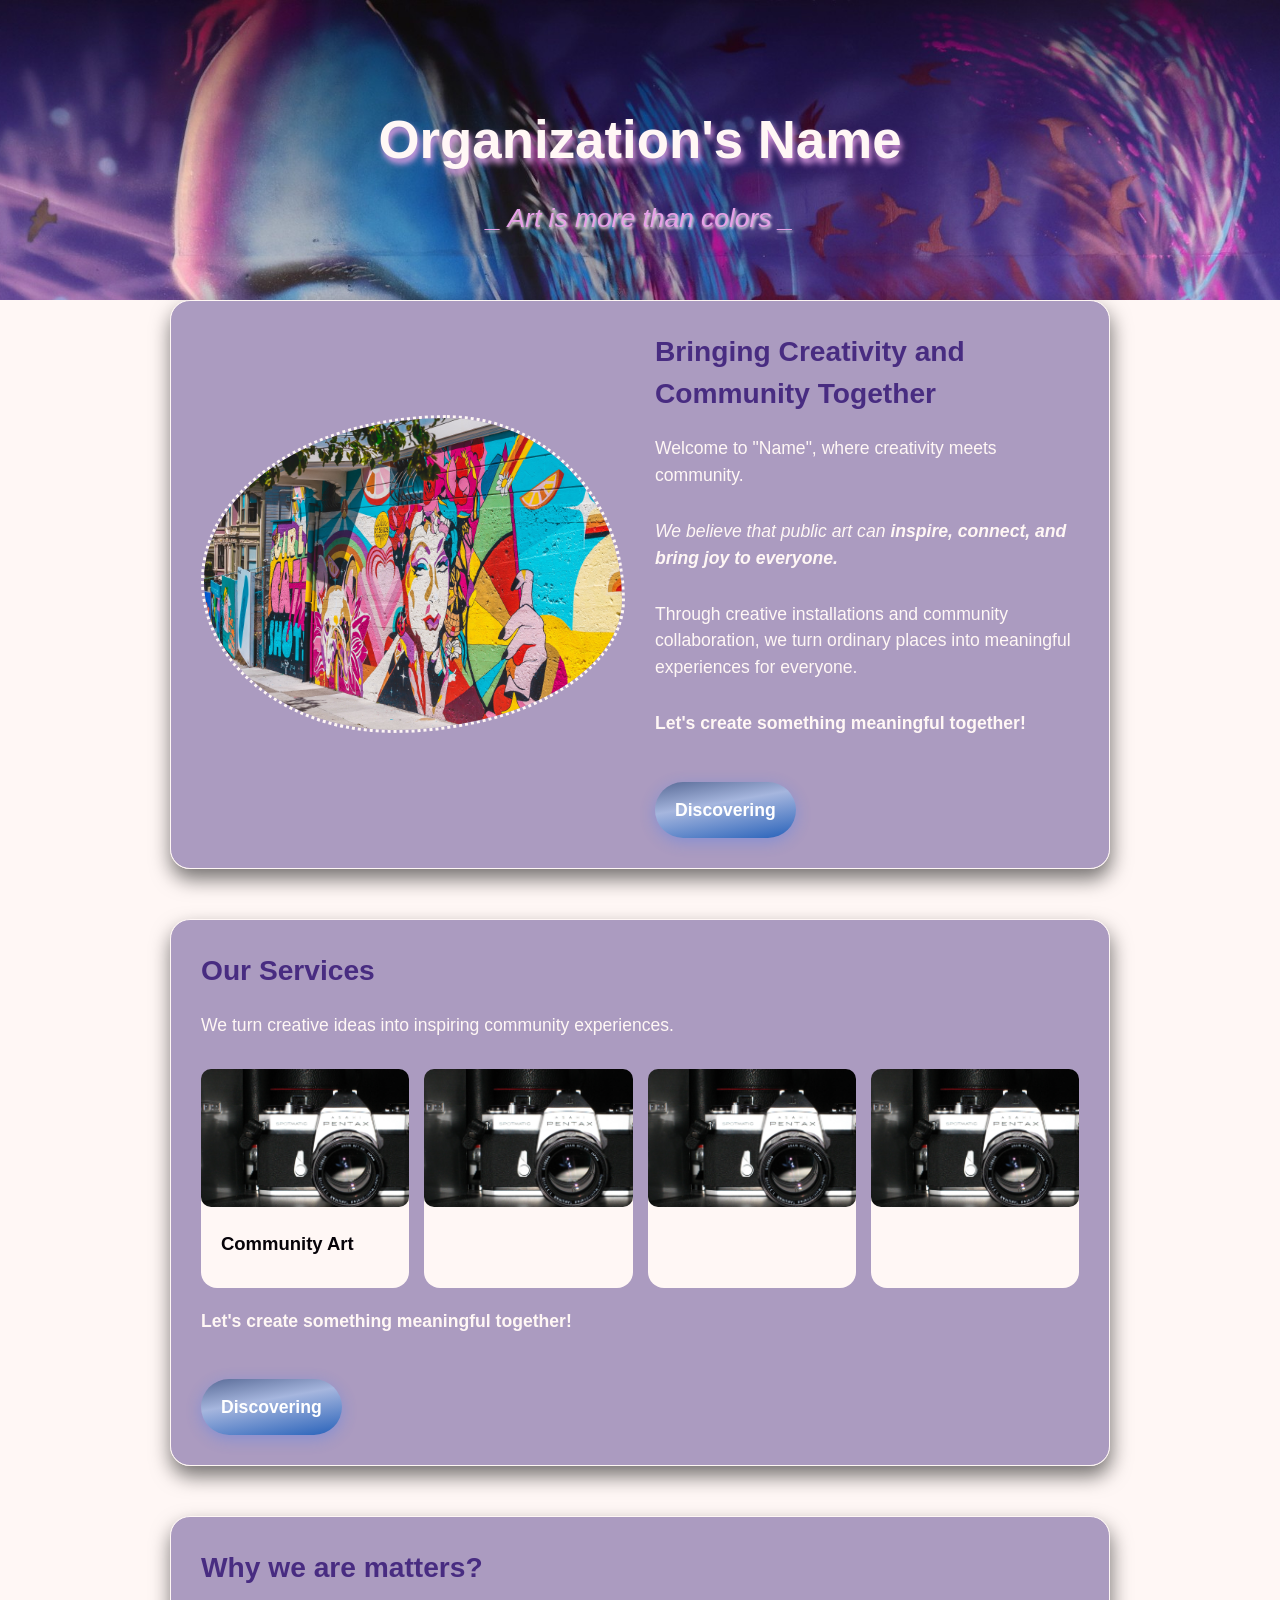
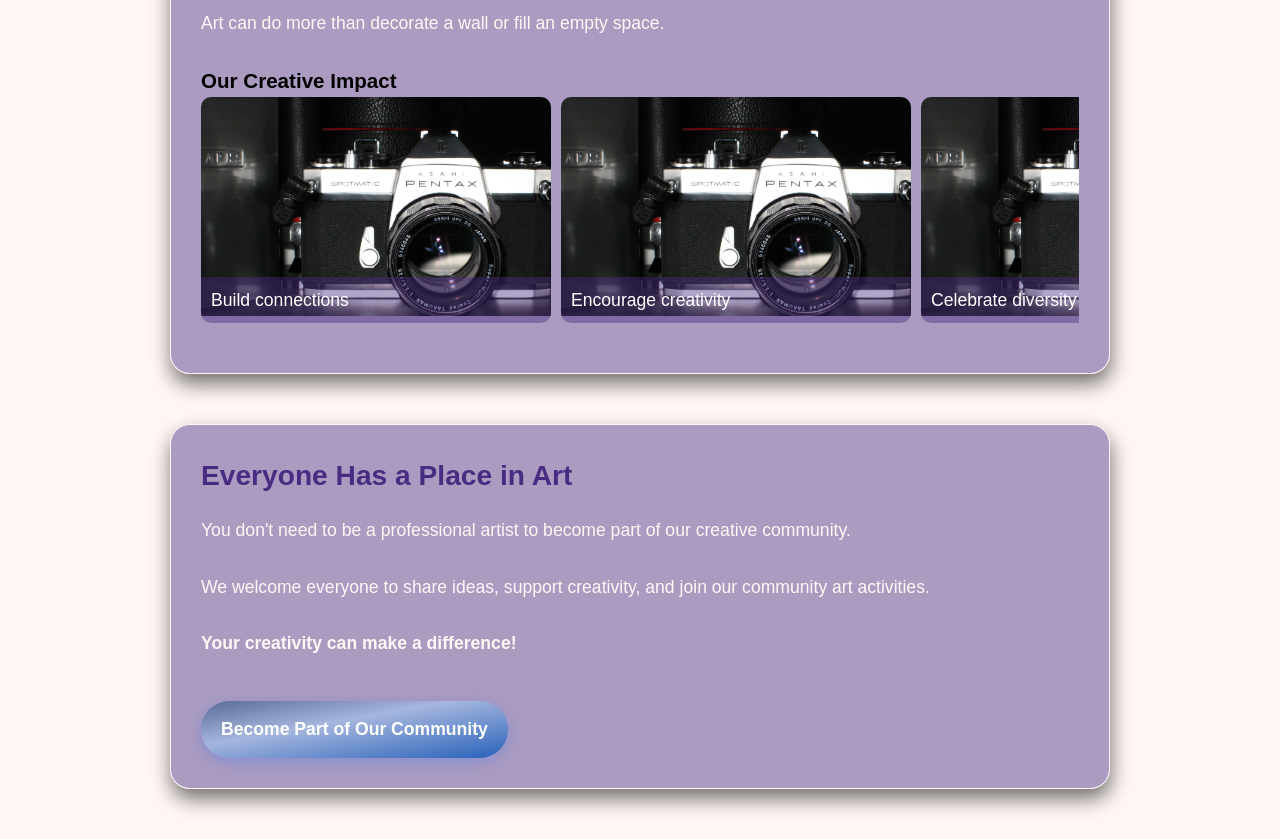
==== commit 3716c80d: "fixed layout" ====
--- a/index.html
+++ b/index.html
@@ -21,7 +21,7 @@
         </div>
     </header>
 
-    <main>
+    <main id="homepage">
         <section class="split">
             <img class="special-img" src="img/community-art-creation.jpg" alt="Community Art Creation">
             
--- a/css/layout.css
+++ b/css/layout.css
@@ -17,10 +17,9 @@
 
 #submissionDescription{
     white-space:pre-wrap;
-
-    width:fit-content;
-    max-width: 80%;
+    width: 80%;
     margin:2rem auto;
+    overflow-wrap:break-word;
 }
 
 #submissionColorPalette{
@@ -29,7 +28,7 @@
     grid-auto-columns: 1fr;
     grid-auto-flow: column;
     height: fit-content;
-    width: 80%;
+    width: 95%;
     margin: 3rem auto;
     box-shadow: 0 0 10px rgba(0, 0, 0, 0.351);
 }
@@ -38,11 +37,12 @@
    
     height: fit-content;
     text-align:center;
+    padding: 0.5rem;
 }
 
 #submissionColorPalette h3{
     color:white;
-    font-size: clamp(1.5rem, 80%, 10rem);
+    font-size: clamp(1.25rem, 80%, 10rem);
 
     margin-top: 5rem;
     margin-bottom: 5px;
@@ -136,10 +136,10 @@
      #suggestForm label:has(textarea:focus:invalid)::before{
         left:-5% !important;
      }
-    main .split {
+    #homepage .split {
         grid-template-columns: 1fr;
      }
-    main .grid-4 {
+    #homepage .grid-4 {
         grid-template-columns: repeat(2,1fr);
      }
      header #slogan h1 {
@@ -156,10 +156,10 @@
     #artDescription{
         height: 90vw;
     }
-    main .split {
+    #homepage .split {
         grid-template-columns: 1fr;
      }
-    main .grid-4 {
+    #homepage .grid-4 {
         grid-template-columns: 1fr;
      }
      header #slogan h1 {
--- a/css/styles.css
+++ b/css/styles.css
@@ -43,10 +43,13 @@
 }
 
 .colorBtn > p{
+    display:grid;
+    place-items:center;
+    width:100%;
+    height:100%;
+    line-height:1;
     text-align:center;
     font-size: 1.2rem;
-    align-self:center;
-    justify-self:center;
     font-weight:bolder;
 }
 
@@ -79,7 +82,7 @@
 #colorPickerBox{
     display:grid;
     grid-template-rows:repeat(1, 1fr);
-    grid-auto-columns: max-content;
+    /* grid-auto-columns: max-content; */
     grid-auto-flow:column;
     width:80%;
     justify-self:center;
@@ -139,7 +142,8 @@
     text-shadow: 0.2vw 0.2vw 0px rgba(0, 0, 0, 0.415);
     clear:both;
     text-align:center;
-    margin: clamp(3rem, 5vw, 10vw);
+    margin: 2rem auto;
+    width: 100% !important;
 }
 
 #suggestForm{
@@ -188,6 +192,7 @@
     width:100%;
     padding: 1rem;
     font-size: 1.1rem;
+    overflow-wrap: break-word;
 }
 
 #submissionDescription{
@@ -394,13 +399,13 @@
     font-weight: 500;
 }
 
-main {
+#homepage {
     max-width: 1000px;
     margin: 0 auto;
     padding: 0 30px;
 }
 
-main section {
+#homepage section {
     background-color: rgba(72, 44, 129, 0.454);
     border-radius: 20px;
     padding: 30px;
@@ -409,14 +414,14 @@
     border: 1px solid var(--white);
 }
 
-main section h2 {
+#homepage section h2 {
     font-size: 1.6em;
     color: var(--mural-purple);
     margin-bottom: 20px;
     font-weight: 700;
 }
 
-main section p {
+#homepage section p {
     color: var(--white);
     margin-bottom: 30px;
 }
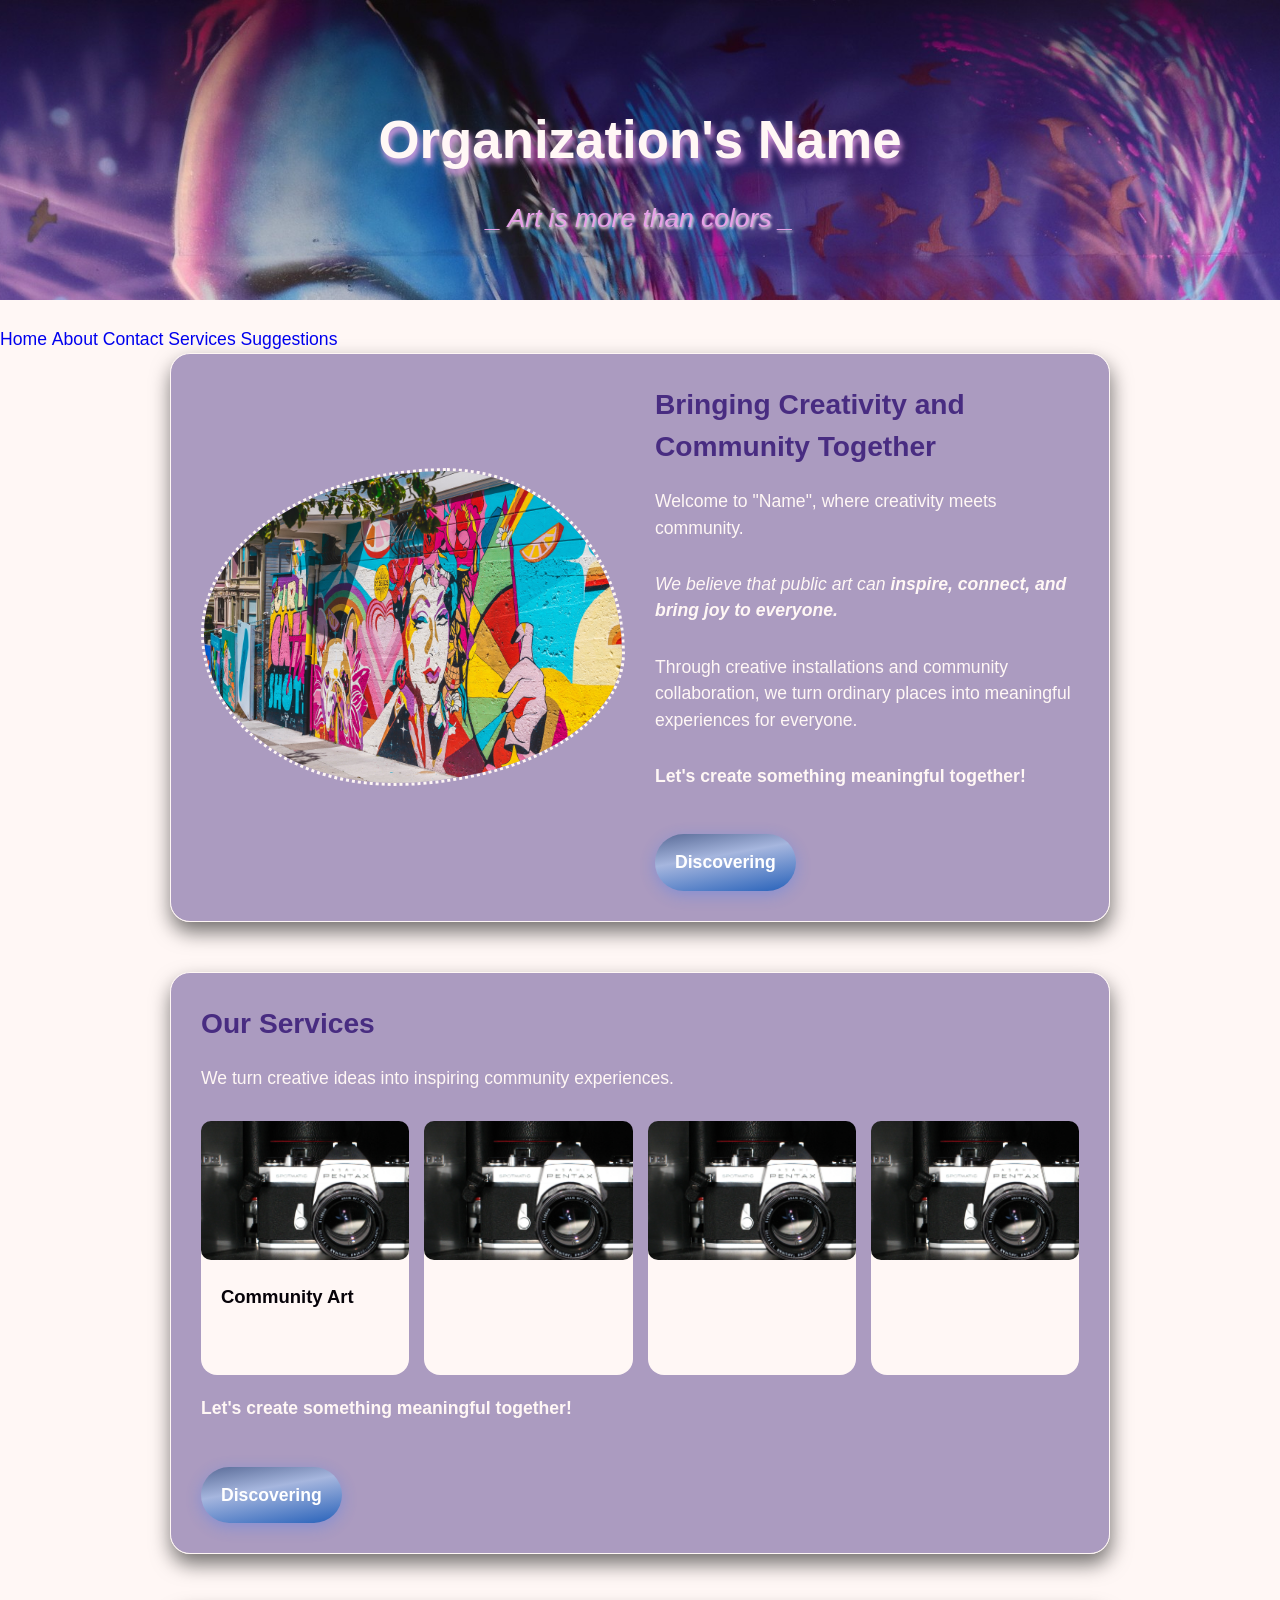
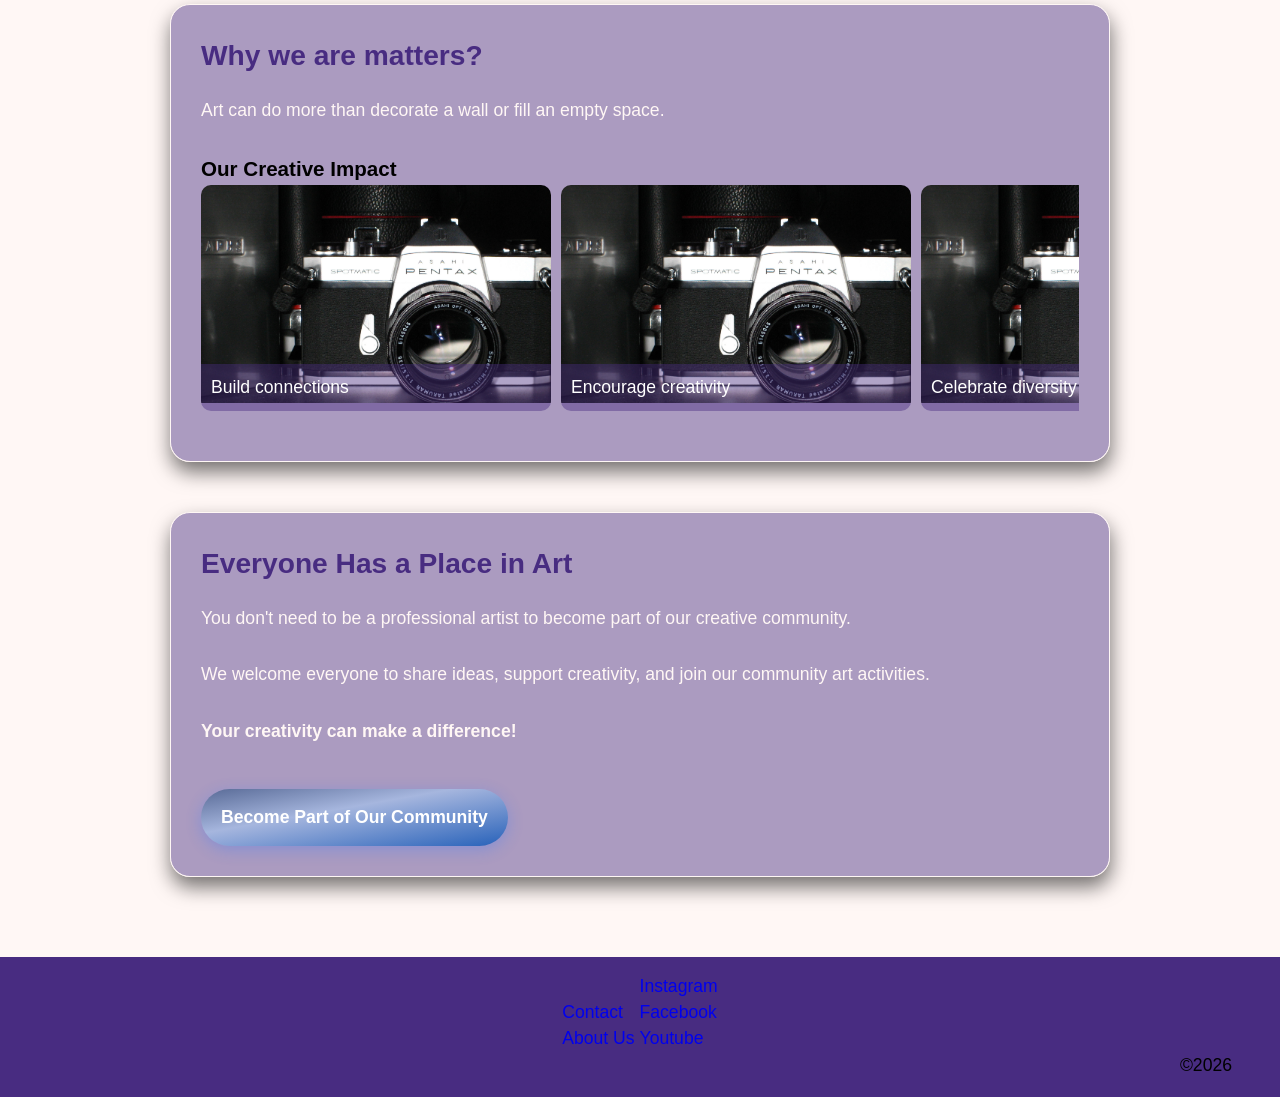
==== commit e56e2a76: "🎨 Mobile drop-down menu functionality and header & footer HTML added" ====
--- a/index.html
+++ b/index.html
@@ -11,15 +11,28 @@
 
 <body>
     <header>
-        <nav>
-
-        </nav>
-
         <div id="slogan">
             <h1>Organization's Name</h1>
             <p>_ Art is more than colors _</p>
         </div>
     </header>
+
+    <div class="drop-menu">
+        <input type="checkbox" id="toggle" class="input" />
+        <label class="hamburger" for="toggle">
+            <img src="img/menu-icon.png" class="hamburger-icon" alt="">
+        </label>
+
+        <nav class="menu">
+            <ul class="menu-list">
+                <a href="index.html" class="menu-button"><li>Home</li></a>
+                <a href="about.html" class="menu-button"><li>About</li></a>
+                <a href="contact.html" class="menu-button"><li>Contact</li></a>
+                <a href="services.html" class="menu-button"><li>Services</li></a>
+                <a href="suggest.html" class="menu-button"><li>Suggestions</li></a>
+            </ul>
+        </nav>
+    </div>
 
     <main id="homepage">
         <section class="split">
@@ -111,6 +124,25 @@
             </div>
         </section>
     </main>
+
+    <footer>
+        <div class="footer-column-wrap">
+            <div class="footer-column">
+                <ul>
+                    <li><a href="contact.html">Contact</a></li>
+                    <li><a href="about.html">About Us</a></li>
+                </ul>
+            </div>
+
+            <div class="footer-column">
+                <ul>
+                    <li><a href="#">Instagram</a></li>
+                    <li><a href="#">Facebook</a></li>
+                    <li><a href="#">Youtube</a></li>
+                </ul>
+            </div>
+        </div>
+        <span id="copyright">&copy;2026</span>
+    </footer>
 </body>
-
 </html>
--- a/css/layout.css
+++ b/css/layout.css
@@ -1,4 +1,14 @@
-
+:root {
+    /*color palette from mural image*/
+    --mural-purple: rgb(72, 44, 129);
+    --mural-blue: rgb(94, 160, 218);
+    --mural-plum: rgb(231, 161, 232);
+    --mural-pink: rgb(255, 56, 129);
+
+    /*off white and black*/
+    --black: rgb(7, 3, 9);
+    --white: rgb(255, 247, 245);
+}
 
 textarea{
     display:block;
@@ -87,6 +97,22 @@
     align-items:center;
 }
 
+
+
+#toggle {
+    position: absolute;
+    opacity: 0;
+    width: 0;
+    height: 0;
+    pointer-events: none;
+}
+
+.hamburger-icon {
+    opacity: 0;
+    height: 0;
+    width: 0;
+}
+
 /*
 ================================
 media queries
@@ -96,6 +122,57 @@
 
 /* tablet media query */
 @media (max-width: 900px){
+    /*Mobile drop-down menu*/
+
+    .drop-menu {
+        position: fixed;
+        top: 32px;
+        right: 16px;
+    }
+
+    .hamburger {
+        position: absolute;
+        right: 0;
+    }
+
+    .menu-button {
+        display: block;
+        background-color: var(--white);
+    }
+
+    .menu-list {
+        text-align: right;
+        position: absolute;
+
+        right: 14px;
+        top: 75px;
+    }
+
+    .menu {
+        display: flex;
+        flex-direction: column;
+        background: var(--mural-blue);
+        max-height: 0;
+        overflow: hidden;
+        opacity: 0;
+        transition: max-height 0.38s ease, opacity 0.25s ease;
+    }
+
+    #toggle:checked ~ .menu {
+        max-height: 100vh;
+        opacity: 1;
+    }
+
+    .hamburger-icon {
+        opacity: 1;
+        height: 70px;
+        width: auto;
+    }
+
+    /*---END drop-down menu---*/
+
+
+
     #suggestForm{
         grid-template-columns: 100%;
         grid-auto-flow: row;
@@ -148,7 +225,9 @@
      header #slogan p {
         font-size: 1.2em;
      }
-
+     #homepage .grid-2 {
+        grid-template-columns: 1fr;
+     }
 }
 
 /* mobile media query */
@@ -168,5 +247,8 @@
      header #slogan p {
         font-size: 1.2em;
      }
-}
-
+     #homepage .grid-2 {
+        grid-template-columns: 1fr;
+     }
+}
+
--- a/css/styles.css
+++ b/css/styles.css
@@ -289,25 +289,25 @@
 nav a {
     text-decoration: none;
 }
-/*END header and nav styling*/
-
-
-
-
-
-.left {
-    float: left;
-}
-
-.right {
-    float: right;
-}
-
-
-
-
-
-/*Default image styling.*/
+
+/*---------------END header and nav styling---------------*/
+body {
+    width: 100%;
+}
+
+main.center {
+    margin: 0 auto;
+    width: 75%;
+}
+
+
+/*
+============================
+Images
+============================
+*/
+
+/*default image styling, resizes large images and centers them*/
 img {
     width: 100%;
     height: auto;
@@ -316,7 +316,7 @@
     margin: 0 auto;
 }
 
-/*Other image styling*/
+/*other image styling*/
 img.gallery-img {
     display: inline-block;
     max-width: 300px;
@@ -331,7 +331,8 @@
     max-width: 50%;
     margin: 0 0 0 1rem;
 }
-/*END image styling.*/
+
+/*----------------END image styling.----------------*/
 
 
 
@@ -357,7 +358,30 @@
 
 
 
-/*footer styling*/
+/*
+================================
+Footer styling
+================================
+*/
+footer {
+    background-color: var(--mural-purple);
+    grid-area: footer;
+    width: 100%;
+    min-height: 140px;
+
+    margin: 5rem 0 0;
+    padding: 1rem;
+}
+
+.footer-column-wrap {
+    margin: 0 auto;
+    width: fit-content;
+}
+
+.footer-column {
+    display: inline-block;
+}
+
 footer li {
     list-style-type: none;
     list-style-image: none;
@@ -369,9 +393,10 @@
 
 #copyright {
     float: right;
-    --black: rgb(7, 3, 9);
-    --white: rgb(255, 247, 245);
-}
+    margin-right: 2rem;
+}
+
+/*-----------------END footer styling----------------*/
 
 body {
     font-size: 1.1em;
@@ -519,4 +544,13 @@
     color: var(--black);
     font-size: 1.05em;
     margin: 15px 20px;
-}+}
+#homepage .card p {
+    color: var(--black);
+    padding: 10px 20px;
+}
+.grid-2 {
+    display: grid;
+    grid-template-columns: repeat(2,1fr);
+    gap: 40px;
+}
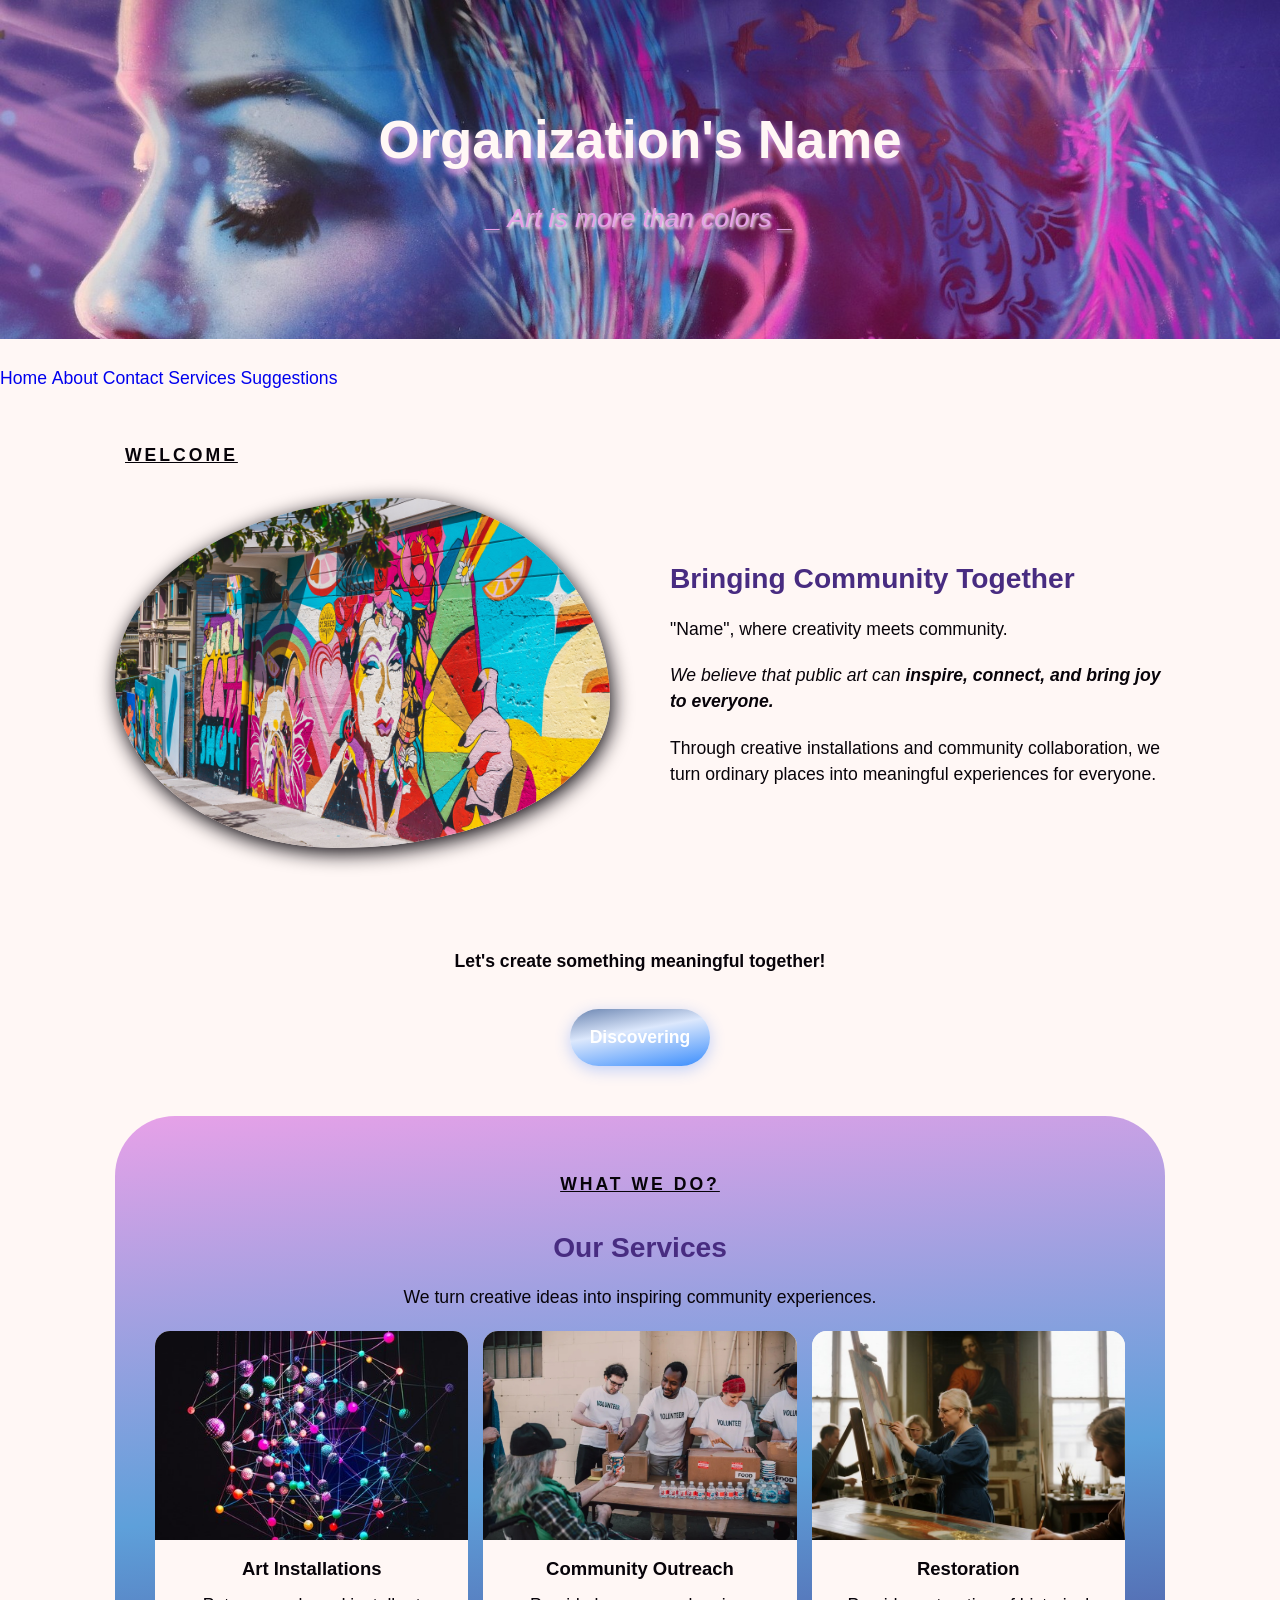
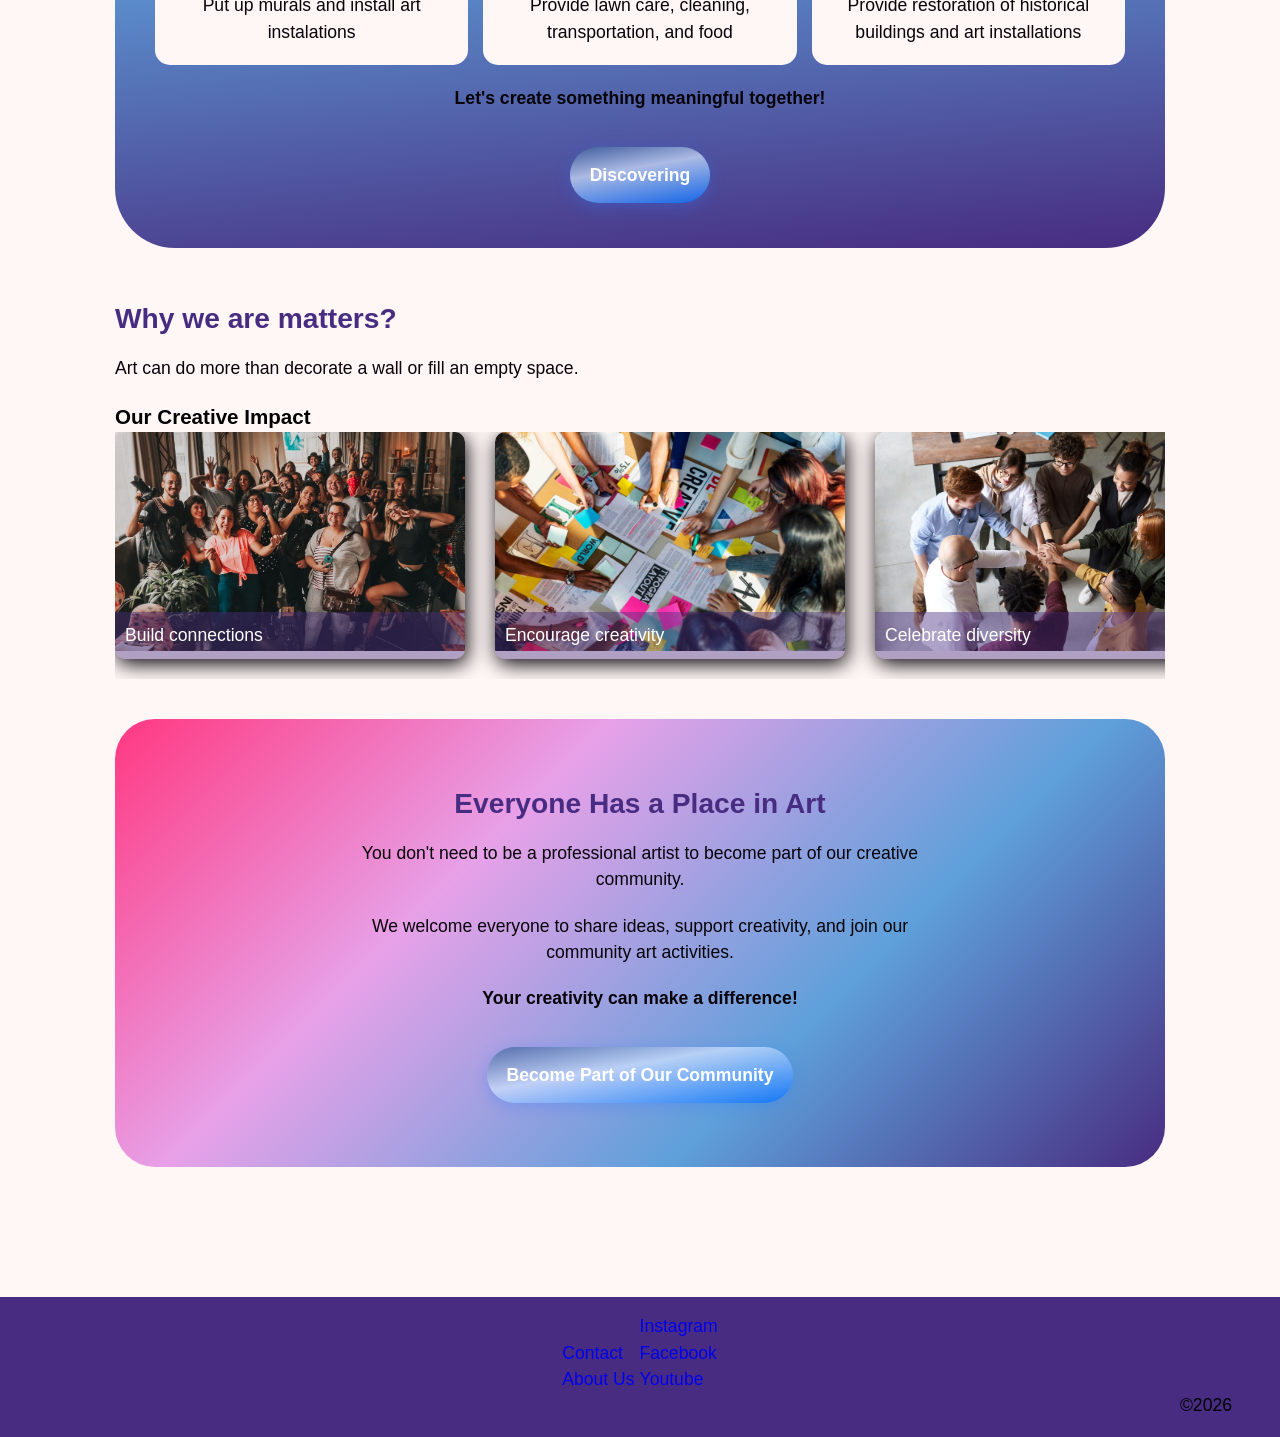
==== commit e724c4c0: "homepage completed" ====
--- a/index.html
+++ b/index.html
@@ -35,54 +35,51 @@
     </div>
 
     <main id="homepage">
+        <p class="welcome">Welcome</p>  
+
         <section class="split">
             <img class="special-img" src="img/community-art-creation.jpg" alt="Community Art Creation">
             
             <div>
-                <h2>Bringing Creativity and Community Together</h2>
-                <p>Welcome to "Name", where creativity meets community.</p>
+                <h2>Bringing Community Together</h2>
+                <p>"Name", where creativity meets community.</p>
 
                 <p><i>We believe that public art can <strong>inspire, connect, and bring joy to everyone.</strong></i></p>
                 <p>Through creative installations and community collaboration, we turn ordinary places into meaningful experiences for everyone.</p>
-
+            </div>
                 <div class="button-grp">
                     <p>Let's create something meaningful together!</p>
-                    <a class="button" href="#">Discovering</a>
+                    <a class="button" href="about.html">Discovering</a>
                 </div>
-            </div>
         </section>
 
-        <section>
+        <section class="background">
+            <p class="welcome">What we do?</p>  
             <h2>Our Services</h2>
             <p>We turn creative ideas into inspiring community experiences.</p>
 
-            <div class="grid-4">
+            <div class="grid-3">
                 <article class="card">
-                    <img src="img/camera.jpg">
-                    <h3>Community Art</h3>
-                    <p></p>
+                    <img src="img/art-installtion.jpg" alt="Art Installations">
+                    <h3>Art Installations</h3>
+                    <p>Put up murals and install art instalations</p>
                 </article>
                 <article class="card">
-                    <img src="img/camera.jpg">
-                    <h3></h3>
-                    <p></p>
+                    <img src="img/community-outreach.jpg" alt="Community Outreach">
+                    <h3>Community Outreach</h3>
+                    <p>Provide lawn care, cleaning, transportation, and food</p>
                 </article>
                 <article class="card">
-                    <img src="img/camera.jpg">
-                    <h3></h3>
-                    <p></p>
-                </article>
-                <article class="card">
-                    <img src="img/camera.jpg">
-                    <h3></h3>
-                    <p></p>
+                    <img src="img/art-restoration.jpg" alt="Restoration">
+                    <h3>Restoration</h3>
+                    <p>Provide restoration of historical buildings and art installations</p>
                 </article>
             </div>
 
-                <div class="button-grp">
-                    <p>Let's create something meaningful together!</p>
-                    <a class="button" href="#">Discovering</a>
-                </div>
+            <div class="button-grp">
+                <p>Let's create something meaningful together!</p>
+                <a class="button" href="services.html">Discovering</a>
+            </div>
         </section>
 
         <section>
@@ -92,29 +89,29 @@
             <h3>Our Creative Impact</h3>
             <div class="scrolling"> 
                 <figure class="scroller-card">
-                    <img src="img/camera.jpg" alt="">
+                    <img src="img/build-connection.jpg" alt="Build connections">
                     <figcaption>Build connections</figcaption>
                 </figure>
                 <figure class="scroller-card">
-                    <img src="img/camera.jpg" alt="">
+                    <img src="img/creativity.jpg" alt="Encourage creativity">
                     <figcaption>Encourage creativity</figcaption>
                 </figure>
                 <figure class="scroller-card">
-                    <img src="img/camera.jpg" alt="">
+                    <img src="img/diversity-at-work.png" alt="Celebrate diversity">
                     <figcaption>Celebrate diversity</figcaption>
                 </figure>
                 <figure class="scroller-card">
-                    <img src="img/camera.jpg" alt="">
+                    <img src="img/improve-public-spaces.jpg" alt="Improve public spaces">
                     <figcaption>Improve public spaces</figcaption>
                 </figure>
                 <figure class="scroller-card">
-                    <img src="img/camera.jpg" alt="">
+                    <img src="img/support.jpg" alt="Support local talent">
                     <figcaption>Support local talent</figcaption>
                 </figure>
             </div>
         </section>
 
-        <section>
+        <section class="place">
             <h2>Everyone Has a Place in Art</h2>
             <p>You don't need to be a professional artist to become part of our creative community.</p>
             <p>We welcome everyone to share ideas, support creativity, and join our community art activities.</p>
--- a/css/layout.css
+++ b/css/layout.css
@@ -216,7 +216,7 @@
     #homepage .split {
         grid-template-columns: 1fr;
      }
-    #homepage .grid-4 {
+    #homepage .grid-3 {
         grid-template-columns: repeat(2,1fr);
      }
      header #slogan h1 {
@@ -225,8 +225,14 @@
      header #slogan p {
         font-size: 1.2em;
      }
-     #homepage .grid-2 {
-        grid-template-columns: 1fr;
+    #homepage .split {
+        grid-template-columns: 1fr;
+     }
+    #homepage .grid-2, .grid-3 {
+        grid-template-columns: 1fr;
+     }
+     .welcome {
+        text-align: center;
      }
 }
 
@@ -238,7 +244,7 @@
     #homepage .split {
         grid-template-columns: 1fr;
      }
-    #homepage .grid-4 {
+    #homepage .grid-3, .grid-2 {
         grid-template-columns: 1fr;
      }
      header #slogan h1 {
@@ -247,8 +253,8 @@
      header #slogan p {
         font-size: 1.2em;
      }
-     #homepage .grid-2 {
-        grid-template-columns: 1fr;
-     }
-}
-
+     .welcome {
+        text-align: center;
+     }
+}
+
--- a/css/styles.css
+++ b/css/styles.css
@@ -18,6 +18,29 @@
     font-family:'Lucida Sans', 'Lucida Sans Regular', 'Lucida Grande', 'Lucida Sans Unicode', Geneva, Verdana, sans-serif;
     line-height:1.5;
 }
+
+html {
+    background-color: var(--white);
+}
+
+/*
+===========================================
+Variables
+===========================================
+*/
+:root {
+    /*color palette from mural image*/
+    --mural-purple: rgb(72, 44, 129);
+    --mural-blue: rgb(94, 160, 218);
+    --mural-plum: rgb(231, 161, 232);
+    --mural-pink: rgb(255, 56, 129);
+
+    /*off white and black*/
+    --black: rgb(7, 3, 9);
+    --white: rgb(255, 247, 245);
+}
+
+
 
 /*
 ================================
@@ -251,33 +274,36 @@
 /* --------- end submission form styles --------- */
 
 
-:root {
-    /*color palette from mural image*/
-    --mural-purple: rgb(72, 44, 129);
-    --mural-blue: rgb(94, 160, 218);
-    --mural-plum: rgb(231, 161, 232);
-    --mural-pink: rgb(255, 56, 129);
-
-    /*off white and black*/
-    --black: rgb(7, 3, 9);
-    --white: rgb(255, 247, 245);
-}
-
-html {
-    background-color: var(--white);
-}
-
-
-/*Header and nav styling*/
+
+/*
+===============================
+Header and nav styling
+===============================
+*/
 header {
     background-image: url(../img/mural.jpg);
     background-repeat: no-repeat;
-    background-size: cover;
-    background-position: 50% 170%;
+    background-size: 100% auto;
+    background-position: center center;
     background-attachment: fixed;
 
     width: 100%;
-    height: 300px;
+    min-height: 300px;
+}
+
+/*Media queries to keep header image looking nice at all sizes*/
+@media (max-width: 1575px) {
+    header {
+        background-position: center top;
+    }
+}
+
+@media (max-width: 610px) {
+    header {
+        background-image: url(../img/mural-small.jpg);
+        background-position: left top;
+        background-size: cover;
+    }
 }
 
 nav li {
@@ -291,13 +317,11 @@
 }
 
 /*---------------END header and nav styling---------------*/
+
+
+
 body {
     width: 100%;
-}
-
-main.center {
-    margin: 0 auto;
-    width: 75%;
 }
 
 
@@ -425,45 +449,45 @@
 }
 
 #homepage {
-    max-width: 1000px;
+    max-width: 1100px;
     margin: 0 auto;
-    padding: 0 30px;
-}
-
-#homepage section {
-    background-color: rgba(72, 44, 129, 0.454);
-    border-radius: 20px;
-    padding: 30px;
-    margin-bottom: 50px;
-    box-shadow: 1px 10px 20px rgba(0, 0, 0, 0.547);
-    border: 1px solid var(--white);
-}
-
-#homepage section h2 {
+    padding: 40px 25px 30px;
+}
+
+#homepage h2 {
     font-size: 1.6em;
     color: var(--mural-purple);
+    margin-bottom: 15px;
+    font-weight: 800;
+    line-height: 1.5;
+}
+
+#homepage p {
+    color: var(--black);
     margin-bottom: 20px;
+    line-height: 1.5;
+}
+.welcome {
+    color: var(--mural-pink);
     font-weight: 700;
-}
-
-#homepage section p {
-    color: var(--white);
-    margin-bottom: 30px;
-}
-
+    letter-spacing: 3px;
+    text-transform: uppercase;
+    padding: 10px;
+    text-decoration: underline;
+}
 .special-img {
-    width: 100%;
+    max-width: 100%;
     max-height: 350px;
     object-fit: cover;
     aspect-ratio: 4/3;
     border-radius: 58% 42% 55% 45% / 52% 58% 42% 48%;
-    border: 3px dotted var(--white);
+    box-shadow: 2px 5px 20px var(--black);
     margin-bottom: 20px;
 }
 
 .scrolling {
   display:flex;
-  gap:10px;
+  gap: 30px;
   overflow-x:auto;
   padding-bottom:20px;
 }
@@ -472,7 +496,8 @@
   flex:0 0 min(80%,350px);
   margin:0;
   border-radius: 10px;
-  overflow:hidden
+  overflow:hidden;
+  box-shadow: 2px 5px 20px var(--black);
 }
 .scroller-card img {
   width:100%;
@@ -492,19 +517,18 @@
     margin-top: 20px;
     display: flex;
     flex-direction: column;
-    align-items: flex-start;
+    align-items: center;
+    text-align: center;
     gap: 15px;
 }
 
 .button-grp p {
     font-weight: 600;
     color: var(--mural-purple);
-    margin-bottom: 0;
-}
-
+}
 .button {
     display: inline-block;
-    background: linear-gradient(170deg, rgba(59, 89, 136, 0.738) 0%, rgba(164, 192, 233, 0.731) 40%, rgba(1, 81, 184, 0.777) 100%);
+    background: linear-gradient(170deg, rgba(55, 93, 153, 0.738) 0%, rgba(207, 226, 255, 0.731) 40%, rgba(0, 110, 255, 0.777) 100%);
     color: #ffffff;
     padding: 15px 20px;
     border-radius: 50px;
@@ -522,35 +546,83 @@
 .split {
     display: grid;
     grid-template-columns: repeat(2,1fr);
-    gap: 30px;
+    gap: 60px;
     align-items: center;
 }
-
-.grid-4 {
+.split > .button-grp {
+    grid-column: 1 / -1;
+}
+.background {
+    text-align: center;
+    margin: 50px 0;
+    background: linear-gradient(175deg, var(--mural-plum), var(--mural-blue), var(--mural-purple));
+    padding: 45px 40px;
+    border-radius: 60px;
+}
+.grid-3 {
     display: grid;
-    grid-template-columns: repeat(4,1fr);
+    grid-template-columns: repeat(3,1fr);
     gap: 15px;
 }
+.place {
+    background: linear-gradient(135deg, var(--mural-pink), var(--mural-plum), var(--mural-blue), var(--mural-purple));
+    border-radius: 40px;
+    padding: 64px 32px;
+    margin: 40px 0 20px;
+    text-align: center;
+}
+
+.place p {
+    max-width: 620px;
+    margin: 0 auto 16px;
+}
+
+.place .button-grp {
+    align-items: center;
+}
 .card {
+    overflow: hidden;
     background-color: var(--white);
-    border-radius: 16px;
+    border-radius: 15px;
+    transition: transform 0.25s ease, box-shadow 0.25s ease;
 }
 .card img {
+    display: block;
+    max-width: 100%;
     aspect-ratio: 3/2;
     object-fit: cover;
-    border-radius: 10px;
+}
+.card:hover {
+    transform: translateY(-6px);
+    box-shadow: 0 14px 30px rgba(72, 44, 129, 0.24);
 }
 .card h3 {
     color: var(--black);
     font-size: 1.05em;
-    margin: 15px 20px;
+    margin: 15px 20px 10px;
 }
 #homepage .card p {
     color: var(--black);
-    padding: 10px 20px;
+    padding: 0 20px;
 }
 .grid-2 {
     display: grid;
     grid-template-columns: repeat(2,1fr);
     gap: 40px;
 }
+.card.value {
+    text-align: center;
+}
+
+.card .icon {
+    display: block;
+    font-size: 2em;
+    margin-bottom: 8px;
+}
+.team-member img {
+    max-width: 150px;
+    border: 2px groove var(--mural-purple);
+    border-radius: 100px;
+    aspect-ratio: 1;
+    object-fit: cover;
+}
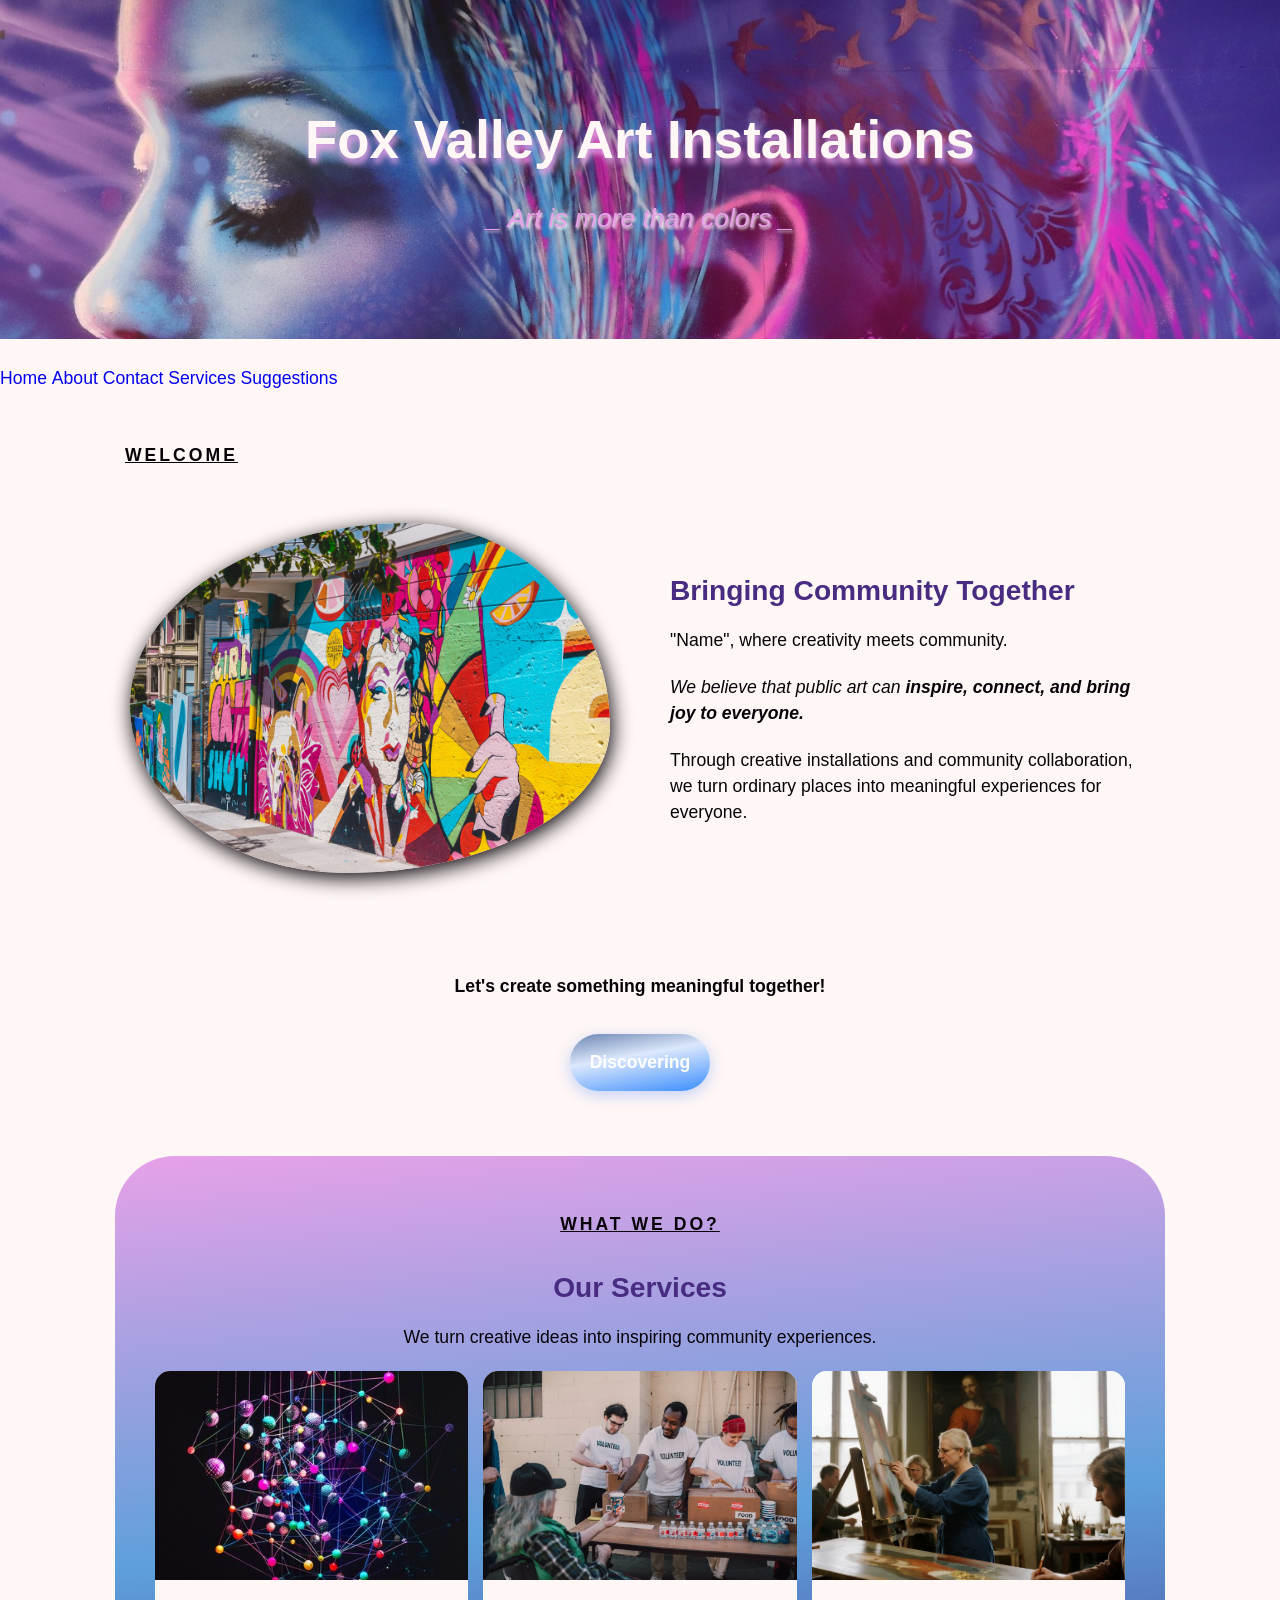
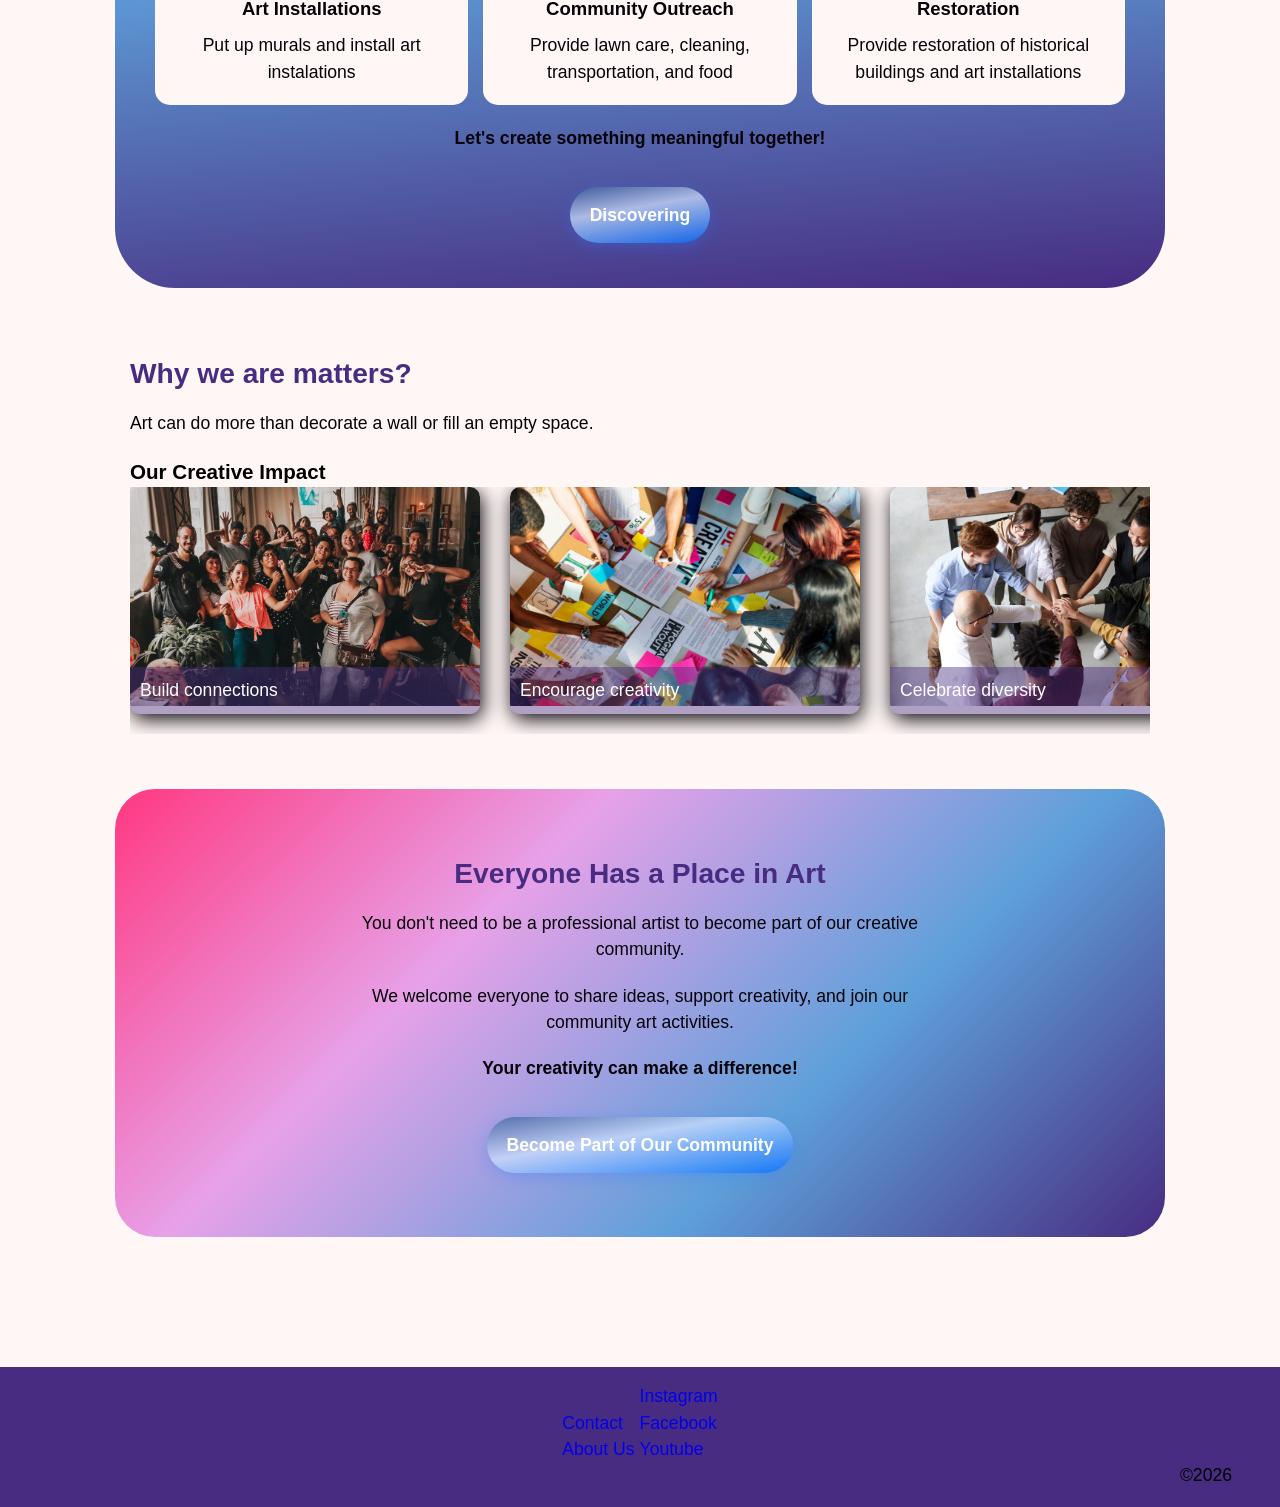
==== commit 7ec64f0a: "🪿Updated page titles + icons" ====
--- a/index.html
+++ b/index.html
@@ -4,7 +4,8 @@
 <head>
     <meta charset="UTF-8">
     <meta name="viewport" content="width=device-width, initial-scale=1.0">
-    <title>Home</title>
+    <title>Fox Valley Art Installations | Home</title>
+    <link rel="icon" type="image/x-icon" href="img/color palette icon.png">
     <link rel="stylesheet" href="css/layout.css">
     <link rel="stylesheet" href="css/styles.css">
 </head>
@@ -12,7 +13,7 @@
 <body>
     <header>
         <div id="slogan">
-            <h1>Organization's Name</h1>
+            <h1>Fox Valley Art Installations</h1>
             <p>_ Art is more than colors _</p>
         </div>
     </header>
--- a/css/layout.css
+++ b/css/layout.css
@@ -234,6 +234,9 @@
      .welcome {
         text-align: center;
      }
+     #homepage .grid-4 {
+        grid-template-columns: 1fr 1fr;
+     }
 }
 
 /* mobile media query */
@@ -256,5 +259,8 @@
      .welcome {
         text-align: center;
      }
-}
-
+     #homepage .grid-4 {
+        grid-template-columns: 1fr;
+     }
+}
+
--- a/css/styles.css
+++ b/css/styles.css
@@ -610,8 +610,15 @@
     grid-template-columns: repeat(2,1fr);
     gap: 40px;
 }
+.grid-4 {
+    display: grid;
+    grid-template-columns: repeat(4,1fr);
+    gap: 20px;
+}
 .card.value {
     text-align: center;
+    background: linear-gradient(195deg, var(--mural-blue), var(--white), var(--mural-blue));
+    
 }
 
 .card .icon {
@@ -625,4 +632,15 @@
     border-radius: 100px;
     aspect-ratio: 1;
     object-fit: cover;
-}+}
+.team-member {
+    text-align: center;
+    background-color: #ffffff;
+    padding: 15px;
+    border-radius: 20px;
+    box-shadow: 0 14px 30px rgba(72, 44, 129, 0.24);
+}
+section {
+    padding: 15px;
+    margin: 30px 0;
+}
